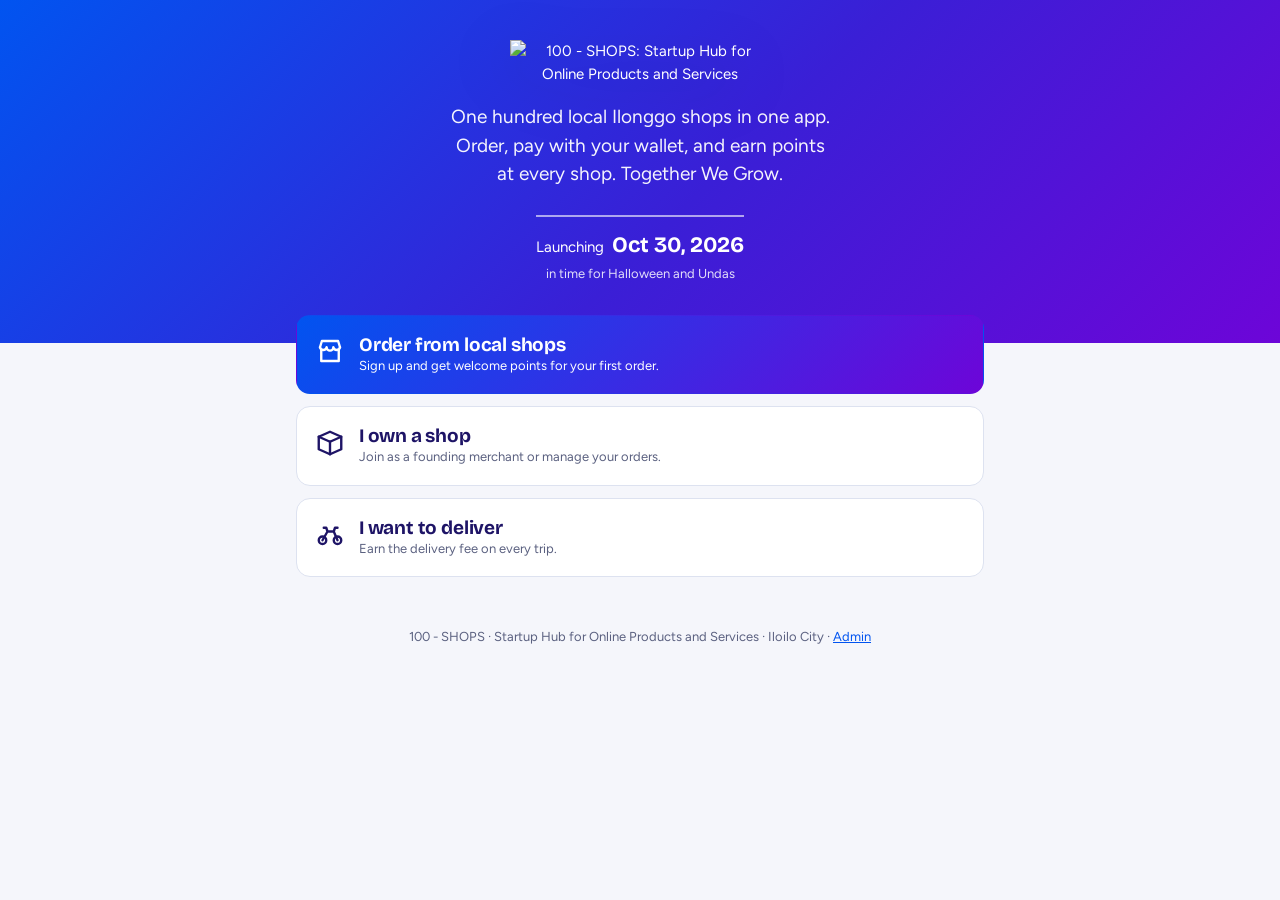
==== index.html @ f148c4c9 "Add files via upload" ====
<!doctype html>
<html lang="en">
<head>
<meta charset="utf-8">
<meta name="viewport" content="width=device-width, initial-scale=1, viewport-fit=cover">
<title>100 - SHOPS · Startup Hub for Online Products and Services</title>
<meta name="description" content="100 local Ilonggo shops in one app. Order, pay with your wallet, earn points. Together We Grow.">
<meta name="theme-color" content="#1E1466">
<link rel="manifest" href="manifest-customer.json">
<link rel="icon" href="icons/icon-192.png">
<link rel="apple-touch-icon" href="icons/icon-192.png">
<link rel="preconnect" href="https://fonts.googleapis.com">
<link rel="preconnect" href="https://fonts.gstatic.com" crossorigin>
<link href="https://fonts.googleapis.com/css2?family=Bricolage+Grotesque:opsz,wght@12..96,600;12..96,700;12..96,800&family=Figtree:wght@400;500;600;700&display=swap" rel="stylesheet">
<link rel="stylesheet" href="app.css">
<style>
  .hero { background: linear-gradient(135deg, #0154F0 0%, #3A1FD6 55%, #6D05D8 100%); color: #fff; padding: calc(40px + var(--safe-t)) 22px 60px; position: relative; overflow: hidden; }
  .wrap { max-width: 720px; margin: 0 auto; position: relative; z-index: 1; text-align: center; }
  .hero-logo { width: min(260px, 62vw); height: auto; margin: 0 auto; filter: drop-shadow(0 14px 30px rgba(20,0,80,.35)); }
  .tag { font-size: 19px; margin: 18px auto 0; max-width: 32ch; opacity: .95; }
  .launch { margin-top: 26px; display: inline-flex; flex-direction: column; gap: 2px; align-items: center; border-top: 2px solid rgba(255,255,255,.6); padding-top: 12px; }
  .launch b { font-family: var(--display); font-size: 22px; white-space: nowrap; margin-left: 4px; }
  .doors { max-width: 720px; margin: -28px auto 0; padding: 0 16px 40px; position: relative; z-index: 2; display: grid; gap: 12px; }
  .door { display: flex; align-items: center; gap: 14px; background: var(--card); border: 1px solid var(--line); border-radius: var(--r-md); padding: 18px; text-decoration: none; color: var(--ink); }
  .door:hover { border-color: var(--leaf); }
  .door.main { background: linear-gradient(135deg, var(--leaf), var(--mango)); border-color: transparent; color: #fff; }
  .door.main svg, .door.main h2 { color: #fff; }
  .door svg { width: 30px; height: 30px; color: var(--forest); flex-shrink: 0; }
  .door h2 { font-size: 19px; }
  .foot { text-align: center; padding: 10px 20px 40px; color: var(--muted); font-size: 13px; }
</style>
</head>
<body data-role="customer" data-no-intro>
<header class="hero"><div class="wrap">
  <img class="hero-logo" src="img/logo-512.png" alt="100 - SHOPS: Startup Hub for Online Products and Services">
  <p class="tag">One hundred local Ilonggo shops in one app. Order, pay with your wallet, and earn points at every shop. Together We Grow.</p>
  <div class="launch"><div>Launching <b id="launch">Oct 30, 2026</b></div><div class="small" style="opacity:.85">in time for Halloween and Undas</div></div>
</div></header>
<main class="doors">
  <a class="door main" href="customer.html"><span id="i1"></span><div class="grow"><h2>Order from local shops</h2><div class="small">Sign up and get welcome points for your first order.</div></div></a>
  <a class="door" href="merchant.html"><span id="i2"></span><div class="grow"><h2>I own a shop</h2><div class="small muted">Join as a founding merchant or manage your orders.</div></div></a>
  <a class="door" href="rider.html"><span id="i3"></span><div class="grow"><h2>I want to deliver</h2><div class="small muted">Earn the delivery fee on every trip.</div></div></a>
</main>
<p class="foot">100 - SHOPS · Startup Hub for Online Products and Services · Iloilo City · <a href="admin.html">Admin</a></p>
<script src="config.js"></script>
<script src="app.js"></script>
<script>
  document.getElementById('i1').innerHTML = S.icon('store');
  document.getElementById('i2').innerHTML = S.icon('box');
  document.getElementById('i3').innerHTML = S.icon('bike');
  S.loadInfo().then(i => { if (i.launchDate) document.getElementById('launch').textContent = S.dateOnly(i.launchDate); }).catch(() => {});
</script>
</body>
</html>
---- app.css ----
/* 100 - SHOPS · shared styles */
:root {
  --forest: #1E1466;
  --leaf: #0154F0;
  --leaf-soft: #E6EEFF;
  --mango: #6D05D8;
  --mango-soft: #F1E8FF;
  --coral: #E4572E;
  --coral-soft: #FCE6DF;
  --paper: #F5F6FB;
  --card: #FFFFFF;
  --line: #DDE2F0;
  --ink: #1A1B2E;
  --muted: #5B6180;
  --r-sm: 8px;
  --r-md: 14px;
  --r-lg: 22px;
  --display: 'Bricolage Grotesque', 'Figtree', system-ui, sans-serif;
  --body: 'Figtree', system-ui, -apple-system, 'Segoe UI', Roboto, sans-serif;
  --safe-b: env(safe-area-inset-bottom, 0px);
  --safe-t: env(safe-area-inset-top, 0px);
}
* { box-sizing: border-box; margin: 0; padding: 0; }
html { -webkit-text-size-adjust: 100%; }
body {
  font-family: var(--body); font-size: 15px; line-height: 1.5; color: var(--ink);
  background: var(--paper); min-height: 100vh; -webkit-font-smoothing: antialiased;
}
button, input, select, textarea { font: inherit; color: inherit; }
img { max-width: 100%; display: block; }
a { color: var(--leaf); }
.hidden { display: none !important; }
:focus-visible { outline: 3px solid #7FA8FF; outline-offset: 2px; }
@media (prefers-reduced-motion: reduce) { * { animation: none !important; transition: none !important; } }

h1, h2, h3 { font-family: var(--display); line-height: 1.15; color: var(--forest); letter-spacing: -0.01em; }
h1 { font-size: 28px; font-weight: 700; }
h2 { font-size: 21px; font-weight: 700; }
h3 { font-size: 16px; font-weight: 650; }
.muted { color: var(--muted); }
.small { font-size: 13px; }
.num { font-family: var(--display); font-variant-numeric: tabular-nums; }
.stack > * + * { margin-top: 12px; }
.row { display: flex; align-items: center; gap: 10px; }
.row.between { justify-content: space-between; }
.row.wrap { flex-wrap: wrap; }
.grow { flex: 1; min-width: 0; }
.center { text-align: center; }

/* ---------- App shell (phone apps) ---------- */
.shell { max-width: 560px; margin: 0 auto; min-height: 100vh; padding-bottom: calc(84px + var(--safe-b)); }
.topbar {
  position: sticky; top: 0; z-index: 20; background: var(--paper);
  padding: calc(14px + var(--safe-t)) 18px 12px; display: flex; align-items: center; gap: 12px;
}
.topbar .brand { font-family: var(--display); font-weight: 800; font-size: 19px; color: var(--forest); letter-spacing: -0.02em; }
.topbar .brand span { color: var(--mango); }
.topbar .brand.withlogo { display: flex; align-items: center; gap: 9px; }
.page { padding: 4px 18px 24px; }
.section-title { display: flex; justify-content: space-between; align-items: baseline; margin: 22px 0 10px; }

.tabbar {
  position: fixed; bottom: 0; left: 0; right: 0; z-index: 30; background: var(--card);
  border-top: 1px solid var(--line); padding: 6px 6px calc(6px + var(--safe-b));
}
.tabbar-inner { max-width: 560px; margin: 0 auto; display: flex; }
.tab {
  flex: 1; background: none; border: 0; padding: 6px 2px; border-radius: 12px; cursor: pointer;
  display: flex; flex-direction: column; align-items: center; gap: 2px; font-size: 11.5px; color: var(--muted);
  position: relative;
}
.tab svg { width: 23px; height: 23px; stroke: currentColor; }
.tab.active { color: var(--forest); font-weight: 650; }
.tab.active svg { stroke: var(--leaf); }
.badge {
  position: absolute; top: 0; right: calc(50% - 22px); background: var(--coral); color: #fff;
  font-size: 10.5px; font-weight: 700; min-width: 18px; height: 18px; border-radius: 9px; padding: 0 5px;
  display: flex; align-items: center; justify-content: center;
}

/* ---------- Cards & lists ---------- */
.card { background: var(--card); border: 1px solid var(--line); border-radius: var(--r-md); padding: 16px; }
.card.flat { border: 0; }
.list { background: var(--card); border: 1px solid var(--line); border-radius: var(--r-md); overflow: hidden; }
.list-item { padding: 13px 16px; display: flex; gap: 12px; align-items: center; }
.list-item + .list-item { border-top: 1px solid var(--line); }
.list-item.tap { cursor: pointer; }
.list-item.tap:active { background: var(--paper); }
.empty { text-align: center; padding: 34px 20px; color: var(--muted); }
.empty h3 { margin-bottom: 6px; }

.pill { display: inline-flex; align-items: center; gap: 4px; font-size: 12px; font-weight: 650; padding: 3px 9px; border-radius: 999px; background: var(--leaf-soft); color: var(--leaf); white-space: nowrap; }
.pill.mango { background: var(--mango-soft); color: #5A12B0; }
.pill.coral { background: var(--coral-soft); color: #A93A19; }
.pill.grey { background: #ECEEF4; color: var(--muted); }
.pill.dark { background: var(--forest); color: #fff; }

.avatar {
  width: 48px; height: 48px; border-radius: 14px; flex-shrink: 0; background: var(--leaf-soft); color: var(--forest);
  display: flex; align-items: center; justify-content: center; font-family: var(--display); font-weight: 800; font-size: 19px;
  overflow: hidden;
}
.avatar img { width: 100%; height: 100%; object-fit: cover; }
.thumb { width: 64px; height: 64px; border-radius: 12px; object-fit: cover; background: var(--leaf-soft); flex-shrink: 0; }

/* ---------- Forms ---------- */
label.field { display: block; }
label.field > span { display: block; font-size: 13px; font-weight: 600; color: var(--muted); margin-bottom: 5px; }
.input, select.input, textarea.input {
  width: 100%; background: var(--card); border: 1.5px solid var(--line); border-radius: var(--r-sm);
  padding: 11px 13px; font-size: 16px; outline: none; transition: border-color .15s;
}
.input:focus { border-color: var(--leaf); }
textarea.input { min-height: 78px; resize: vertical; }
.hint { font-size: 12.5px; color: var(--muted); margin-top: 4px; }
.check { display: flex; gap: 10px; align-items: flex-start; font-size: 14px; cursor: pointer; }
.check input { width: 20px; height: 20px; accent-color: var(--leaf); margin-top: 1px; flex-shrink: 0; }

.seg { display: flex; background: #E7EAF4; border-radius: 12px; padding: 4px; gap: 4px; }
.seg button {
  flex: 1; border: 0; background: none; padding: 9px 8px; border-radius: 9px; font-weight: 600; font-size: 14px;
  color: var(--muted); cursor: pointer;
}
.seg button.on { background: var(--card); color: var(--forest); box-shadow: 0 1px 3px rgba(30,20,102,.15); }

.choice { display: grid; gap: 10px; }
.choice.two { grid-template-columns: 1fr 1fr; }
.choice label {
  border: 1.5px solid var(--line); border-radius: var(--r-md); padding: 13px; cursor: pointer; background: var(--card);
  display: block;
}
.choice input { position: absolute; opacity: 0; pointer-events: none; }
.choice label:has(input:checked) { border-color: var(--leaf); background: var(--leaf-soft); }
.choice strong { display: block; font-family: var(--display); color: var(--forest); }

/* ---------- Buttons ---------- */
.btn {
  display: inline-flex; align-items: center; justify-content: center; gap: 8px; border: 0; cursor: pointer;
  background: var(--forest); color: #fff; font-weight: 650; font-size: 15px; padding: 12px 18px;
  border-radius: 12px; text-decoration: none; transition: transform .08s, opacity .15s; white-space: nowrap;
}
.btn:active { transform: scale(.98); }
.btn[disabled] { opacity: .5; cursor: not-allowed; }
.btn.block { width: 100%; }
.btn.mango { background: linear-gradient(135deg, var(--leaf), var(--mango)); color: #fff; }
.btn.leaf { background: var(--leaf); }
.btn.ghost { background: transparent; color: var(--forest); border: 1.5px solid var(--line); }
.btn.danger { background: var(--coral-soft); color: #A93A19; }
.btn.sm { padding: 7px 12px; font-size: 13.5px; border-radius: 10px; }
.btn svg { width: 18px; height: 18px; flex-shrink: 0; }
.btn.icon { padding: 8px; border-radius: 10px; background: transparent; color: var(--forest); }
.btn.icon svg { width: 22px; height: 22px; }
.btn .spin { width: 16px; height: 16px; border: 2px solid currentColor; border-right-color: transparent; border-radius: 50%; animation: spin .7s linear infinite; }
@keyframes spin { to { transform: rotate(360deg); } }

/* ---------- Auth screen ---------- */
.auth { max-width: 440px; margin: 0 auto; padding: calc(40px + var(--safe-t)) 22px 40px; }
.auth-logo { width: 150px; height: 150px; display: block; margin: 0 auto 6px; }
.auth .auth-sub { text-align: center; }
.logo-sm { width: 38px; height: 38px; flex-shrink: 0; }
.auth-mark { font-family: var(--display); font-weight: 800; font-size: 44px; letter-spacing: -0.035em; color: var(--forest); line-height: 1; }
.auth-mark span { color: var(--mango); }
.auth-sub { color: var(--muted); margin: 8px 0 26px; }

/* ---------- Sheets / modals ---------- */
.overlay {
  position: fixed; inset: 0; z-index: 100; background: rgba(30,20,102,.45); display: flex;
  align-items: flex-end; justify-content: center; animation: fade .15s;
}
.sheet {
  background: var(--paper); width: 100%; max-width: 560px; max-height: 92vh; overflow-y: auto;
  border-radius: var(--r-lg) var(--r-lg) 0 0; padding: 8px 18px calc(22px + var(--safe-b));
  animation: up .2s ease-out;
}
.sheet-grab { width: 42px; height: 5px; border-radius: 3px; background: var(--line); margin: 4px auto 14px; }
.sheet-head { display: flex; align-items: center; justify-content: space-between; margin-bottom: 14px; gap: 10px; }
@media (min-width: 700px) {
  .overlay { align-items: center; }
  .sheet { border-radius: var(--r-lg); max-width: 520px; }
  .sheet-grab { display: none; }
}
@keyframes fade { from { opacity: 0; } }
@keyframes up { from { transform: translateY(40px); opacity: .6; } }

.toast-wrap { position: fixed; left: 0; right: 0; top: calc(12px + var(--safe-t)); z-index: 200; display: flex; flex-direction: column; align-items: center; gap: 8px; pointer-events: none; padding: 0 16px; }
.toast {
  background: var(--forest); color: #fff; padding: 11px 16px; border-radius: 12px; font-size: 14px; font-weight: 550;
  max-width: 480px; box-shadow: 0 6px 20px rgba(30,20,102,.25); animation: up .2s ease-out; pointer-events: auto;
}
.toast.error { background: var(--coral); }

/* ---------- Money summary ---------- */
.sum { width: 100%; border-collapse: collapse; font-size: 14.5px; }
.sum td { padding: 5px 0; }
.sum td:last-child { text-align: right; font-variant-numeric: tabular-nums; }
.sum tr.total td { border-top: 1.5px solid var(--line); padding-top: 10px; font-weight: 700; font-size: 17px; color: var(--forest); }
.sum tr.minus td:last-child { color: var(--leaf); }

/* ---------- Status steps ---------- */
.steps { display: flex; gap: 4px; margin: 10px 0 4px; }
.steps i { flex: 1; height: 5px; border-radius: 3px; background: var(--line); }
.steps i.done { background: var(--leaf); }
.steps i.now { background: var(--mango); }

/* ---------- Qty stepper ---------- */
.qty { display: inline-flex; align-items: center; border: 1.5px solid var(--line); border-radius: 10px; background: var(--card); }
.qty button { width: 34px; height: 34px; border: 0; background: none; font-size: 19px; font-weight: 700; color: var(--forest); cursor: pointer; }
.qty span { min-width: 24px; text-align: center; font-weight: 700; }
.add-btn { width: 36px; height: 36px; border-radius: 11px; border: 0; background: linear-gradient(135deg, var(--leaf), var(--mango)); color: #fff; font-size: 22px; font-weight: 700; cursor: pointer; flex-shrink: 0; }

.cartbar {
  position: fixed; left: 0; right: 0; bottom: calc(76px + var(--safe-b)); z-index: 25; padding: 0 14px;
}
.cartbar .btn { max-width: 532px; margin: 0 auto; display: flex; width: 100%; justify-content: space-between; padding: 14px 18px; box-shadow: 0 8px 22px rgba(30,20,102,.3); }

.chips { display: flex; gap: 8px; overflow-x: auto; padding-bottom: 4px; scrollbar-width: none; }
.chips::-webkit-scrollbar { display: none; }
.chip { border: 1.5px solid var(--line); background: var(--card); border-radius: 999px; padding: 7px 14px; font-size: 13.5px; font-weight: 600; white-space: nowrap; cursor: pointer; color: var(--forest); }
.chip.on { background: var(--forest); color: #fff; border-color: var(--forest); }

.stat-grid { display: grid; grid-template-columns: 1fr 1fr; gap: 10px; }
.stat { background: var(--card); border: 1px solid var(--line); border-radius: var(--r-md); padding: 14px; }
.stat b { display: block; font-family: var(--display); font-size: 24px; color: var(--forest); font-variant-numeric: tabular-nums; line-height: 1.2; }
.stat span { font-size: 12.5px; color: var(--muted); }

.bars { display: flex; align-items: flex-end; gap: 8px; height: 120px; padding-top: 8px; }
.bars div { flex: 1; display: flex; flex-direction: column; align-items: center; gap: 4px; height: 100%; justify-content: flex-end; }
.bars i { width: 100%; background: var(--leaf); border-radius: 6px 6px 3px 3px; min-height: 3px; }
.bars span { font-size: 11px; color: var(--muted); }

.banner { background: var(--mango-soft); border-radius: var(--r-md); padding: 13px 15px; font-size: 14px; }
.banner.green { background: var(--leaf-soft); }
.banner.coral { background: var(--coral-soft); }
.banner strong { color: var(--forest); }

/* ---------- Chat ---------- */
.chat-log { display: flex; flex-direction: column; gap: 8px; min-height: 240px; max-height: 50vh; overflow-y: auto; padding: 4px 0 10px; }
.msg { max-width: 80%; padding: 9px 13px; border-radius: 16px; background: var(--card); border: 1px solid var(--line); font-size: 14.5px; }
.msg.me { align-self: flex-end; background: var(--forest); color: #fff; border-color: var(--forest); }
.msg small { display: block; font-size: 11px; opacity: .7; margin-bottom: 2px; }

/* ---------- Customer suki card (the signature element) ---------- */
.suki {
  position: relative; overflow: hidden; border-radius: var(--r-lg); padding: 20px 20px 18px; color: #fff;
  background: linear-gradient(135deg, #0154F0 0%, #3A1FD6 55%, #6D05D8 100%);
}
.suki::after {
  content: ''; position: absolute; width: 260px; height: 90px; right: -60px; top: 18px; border-radius: 50%;
  border: 10px solid rgba(255,255,255,.14); transform: rotate(-18deg); pointer-events: none;
}
.suki-top { display: flex; justify-content: space-between; align-items: flex-start; }
.suki-label { font-size: 13px; opacity: .78; }
.suki-bal { font-family: var(--display); font-weight: 700; font-size: 36px; letter-spacing: -0.02em; line-height: 1.1; margin-top: 2px; }
.suki-pts { text-align: right; }
.suki-pts b { display: block; font-family: var(--display); font-size: 26px; color: #fff; line-height: 1.1; }
.suki-meter { margin-top: 18px; }
.suki-meter .track { height: 8px; background: rgba(255,255,255,.18); border-radius: 4px; overflow: hidden; }
.suki-meter .fill { height: 100%; background: #fff; border-radius: 4px; transition: width .4s; }
.suki-meter .fill.over { background: #FFB4A0; }
.suki-meter .row { font-size: 12.5px; opacity: .85; margin-top: 6px; }
.suki-actions { display: flex; gap: 8px; margin-top: 16px; position: relative; z-index: 1; }
.suki-actions .btn.mango { background: #fff; color: var(--forest); }
.suki-actions .btn { flex: 1; padding: 10px; font-size: 14px; }
.suki-actions .btn.ghost { color: #fff; border-color: rgba(255,255,255,.3); }

/* ---------- Admin (desktop) ---------- */
.admin { display: grid; grid-template-columns: 232px 1fr; min-height: 100vh; }
.side { background: var(--forest); color: #fff; padding: 22px 14px; position: sticky; top: 0; height: 100vh; overflow-y: auto; }
.side .brand { font-family: var(--display); font-weight: 800; font-size: 19px; padding: 0 6px 18px; display: flex; align-items: center; gap: 10px; }
.side .brand img { width: 46px; height: 46px; }
.side .brand span { color: #B99BFF; }
.side button {
  width: 100%; text-align: left; background: none; border: 0; color: rgba(255,255,255,.78); padding: 10px 12px;
  border-radius: 10px; cursor: pointer; font-weight: 550; display: flex; justify-content: space-between; align-items: center;
}
.side button:hover { background: rgba(255,255,255,.07); color: #fff; }
.side button.on { background: rgba(255,255,255,.14); color: #fff; }
.side button .badge { position: static; }
.main { padding: 26px 30px 60px; min-width: 0; }
.main-head { display: flex; justify-content: space-between; align-items: center; gap: 12px; margin-bottom: 18px; flex-wrap: wrap; }
.kpis { display: grid; grid-template-columns: repeat(auto-fill, minmax(190px, 1fr)); gap: 12px; }
.table-wrap { background: var(--card); border: 1px solid var(--line); border-radius: var(--r-md); overflow-x: auto; }
table.data { width: 100%; border-collapse: collapse; font-size: 14px; }
table.data th { text-align: left; font-size: 12.5px; color: var(--muted); font-weight: 650; padding: 11px 14px; border-bottom: 1px solid var(--line); background: #F9FAFD; white-space: nowrap; }
table.data td { padding: 11px 14px; border-bottom: 1px solid var(--line); vertical-align: top; }
table.data tr:last-child td { border-bottom: 0; }
table.data td.r, table.data th.r { text-align: right; font-variant-numeric: tabular-nums; }
.menu-btn { display: none; }
@media (max-width: 860px) {
  .admin { grid-template-columns: 1fr; }
  .side { position: fixed; z-index: 90; width: 250px; left: -260px; transition: left .2s; }
  .side.open { left: 0; }
  .main { padding: calc(16px + var(--safe-t)) 16px 60px; }
  .menu-btn { display: inline-flex; }
}

/* ---------- Opening intro ---------- */
.intro {
  position: fixed; inset: 0; z-index: 1000; display: flex; flex-direction: column; align-items: center; justify-content: center;
  background: linear-gradient(150deg, #0154F0 0%, #2A1BD0 50%, #6D05D8 100%); color: #fff; overflow: hidden;
  clip-path: circle(150% at 50% 42%); cursor: pointer; user-select: none;
}
.intro::before {
  content: ''; position: absolute; width: 140vmax; height: 140vmax; left: 50%; top: 42%; transform: translate(-50%, -50%);
  background: radial-gradient(circle, rgba(255,255,255,.22) 0%, rgba(255,255,255,0) 38%);
  animation: introGlow 2.4s ease-out both;
}
.intro-stage { position: relative; width: min(58vw, 250px); aspect-ratio: 1; margin-top: -6vh; }
.intro-logo {
  position: absolute; inset: 0; width: 100%; height: 100%; border-radius: 50%;
  box-shadow: 0 18px 50px rgba(20,0,90,.45), 0 0 0 0 rgba(255,255,255,.5);
  animation: introPop .9s cubic-bezier(.2,1.4,.4,1) .1s both, introPulse 1.1s ease-out 1s both;
}
.intro-orbit { position: absolute; left: -32%; top: -32%; width: 164%; height: 164%; transform: rotate(-22deg); pointer-events: none; }
.intro-orbit ellipse { fill: none; stroke: rgba(255,255,255,.85); stroke-width: 5; stroke-linecap: round;
  stroke-dasharray: 1100; stroke-dashoffset: 1100; animation: introOrbit 1.3s cubic-bezier(.6,0,.2,1) .35s both; }
.intro-orbit ellipse.back { stroke: rgba(255,255,255,.25); stroke-width: 12; animation-delay: .5s; }
.intro-burst i {
  position: absolute; left: 50%; top: 50%; width: 14px; height: 14px; margin: -7px; border-radius: 5px; opacity: 0;
  animation: introBurst 1.1s cubic-bezier(.1,.8,.3,1) calc(.75s + var(--d)) both;
}
.intro-count { margin-top: 34px; font-family: var(--display); font-size: 17px; font-weight: 600; letter-spacing: .01em;
  animation: introUp .5s ease-out .7s both; }
.intro-count b { font-size: 30px; font-weight: 800; font-variant-numeric: tabular-nums; display: inline-block; min-width: 2.2ch; text-align: right; }
.intro-tag { margin-top: 6px; font-size: 15px; opacity: .9; animation: introUp .5s ease-out 1.5s both; }
.intro-role { position: absolute; bottom: calc(34px + var(--safe-b)); font-size: 12.5px; font-weight: 650; padding: 5px 14px;
  border: 1.5px solid rgba(255,255,255,.45); border-radius: 999px; animation: introUp .5s ease-out 1.2s both; }
.intro.out { animation: introOut .65s cubic-bezier(.7,0,.3,1) forwards; pointer-events: none; }
.intro.out .intro-stage { animation: introShrink .65s ease-in forwards; }
@keyframes introPop { from { transform: scale(.35) rotate(-12deg); opacity: 0; } to { transform: none; opacity: 1; } }
@keyframes introPulse { 0% { box-shadow: 0 18px 50px rgba(20,0,90,.45), 0 0 0 0 rgba(255,255,255,.55); }
  100% { box-shadow: 0 18px 50px rgba(20,0,90,.45), 0 0 0 38px rgba(255,255,255,0); } }
@keyframes introOrbit { to { stroke-dashoffset: 0; } }
@keyframes introBurst {
  0% { transform: translate(0, 0) scale(.3); opacity: 0; }
  25% { opacity: 1; }
  100% { transform: translate(var(--x), var(--y)) scale(1) rotate(160deg); opacity: 0; }
}
@keyframes introUp { from { transform: translateY(14px); opacity: 0; } to { transform: none; opacity: 1; } }
@keyframes introGlow { from { opacity: 0; transform: translate(-50%, -50%) scale(.4); } to { opacity: 1; transform: translate(-50%, -50%) scale(1); } }
@keyframes introOut { from { clip-path: circle(150% at 50% 42%); } to { clip-path: circle(0% at 50% 42%); } }
@keyframes introShrink { to { transform: scale(.6); opacity: 0; } }
@media (prefers-reduced-motion: reduce) {
  .intro, .intro * { animation-duration: .01s !important; animation-delay: 0s !important; }
  .intro.out { animation: introFade .3s forwards !important; }
  @keyframes introFade { to { opacity: 0; } }
}

/* ---------- Install banner ---------- */
.install-banner {
  position: fixed; left: 12px; right: 12px; z-index: 60; max-width: 536px; margin: 0 auto;
  background: var(--card); border: 1px solid var(--line); border-radius: 18px; padding: 14px;
  display: grid; grid-template-columns: 48px 1fr auto; column-gap: 12px; row-gap: 12px; align-items: center;
  box-shadow: 0 14px 38px rgba(30,20,102,.28); animation: bannerIn .45s cubic-bezier(.2,1.2,.4,1) both;
}
.install-banner [data-install] { grid-column: 1 / -1; width: 100%; padding: 11px; font-size: 15px; }
.install-banner::before { content: ''; position: absolute; inset: 0 0 auto 0; height: 4px; border-radius: 18px 18px 0 0;
  background: linear-gradient(90deg, var(--leaf), var(--mango)); }
.install-banner img { width: 48px; height: 48px; flex-shrink: 0; }
.install-banner b { display: block; font-family: var(--display); color: var(--forest); font-size: 15.5px; line-height: 1.2; }
.install-banner .small { line-height: 1.35; }
.install-banner .x { background: none; border: 0; color: var(--muted); padding: 6px; cursor: pointer; align-self: flex-start; margin: -4px -4px 0 0; }
.install-banner .x svg { width: 18px; height: 18px; }
.install-banner.bye { animation: bannerOut .3s ease-in forwards; }
@keyframes bannerIn { from { transform: translateY(120%); opacity: 0; } }
@keyframes bannerOut { to { transform: translateY(120%); opacity: 0; } }
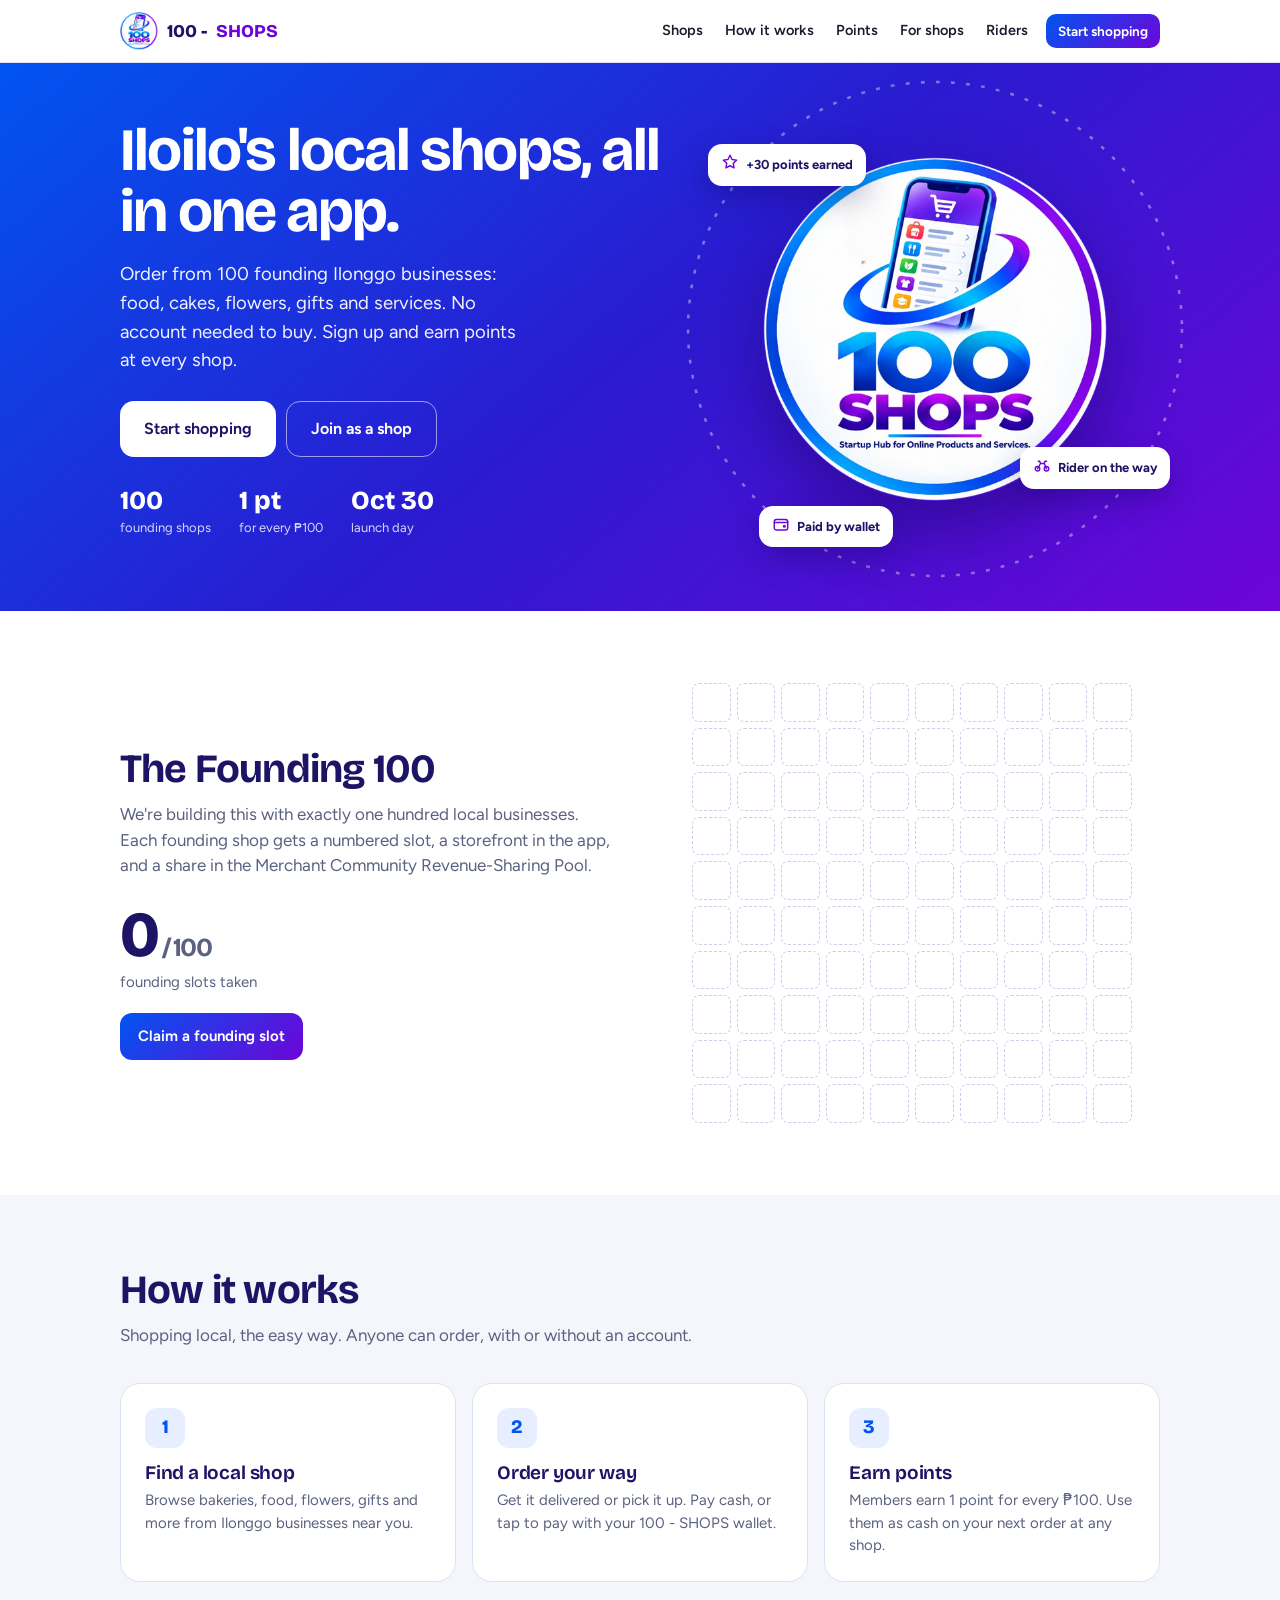
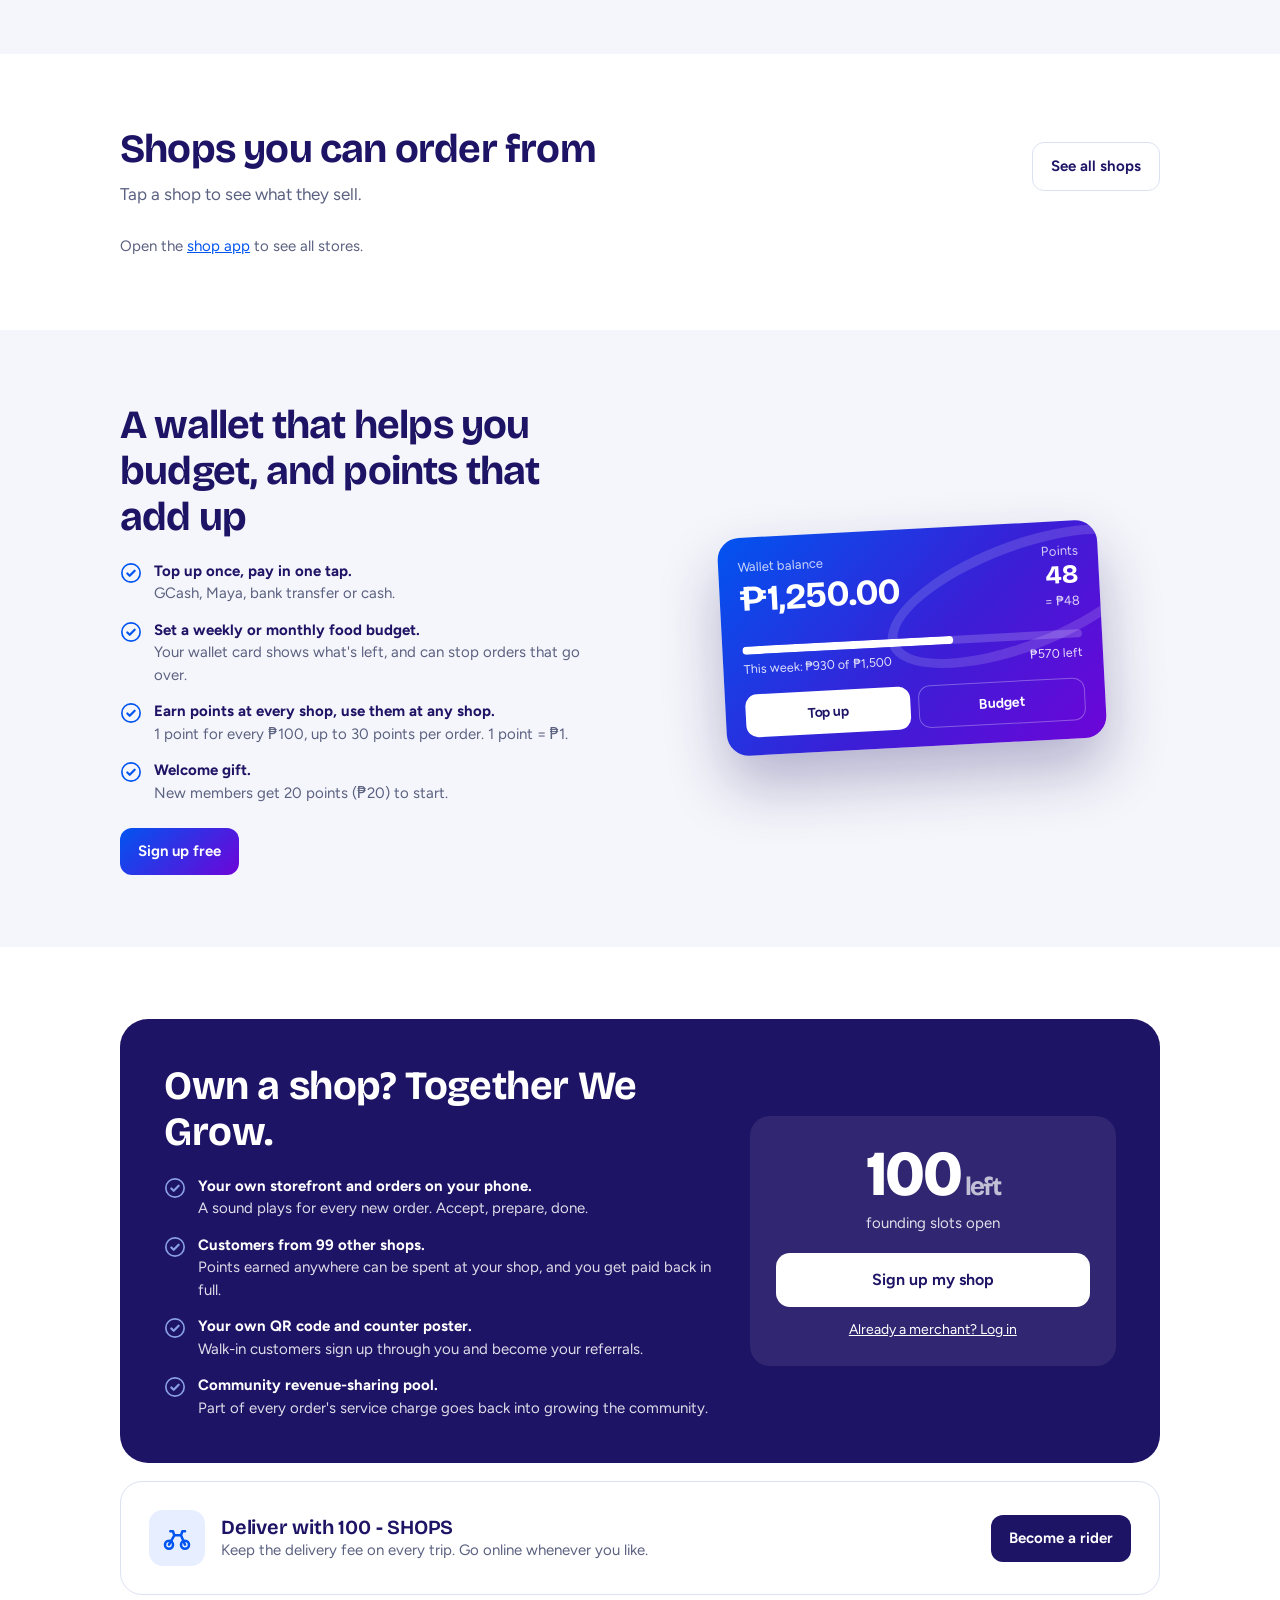
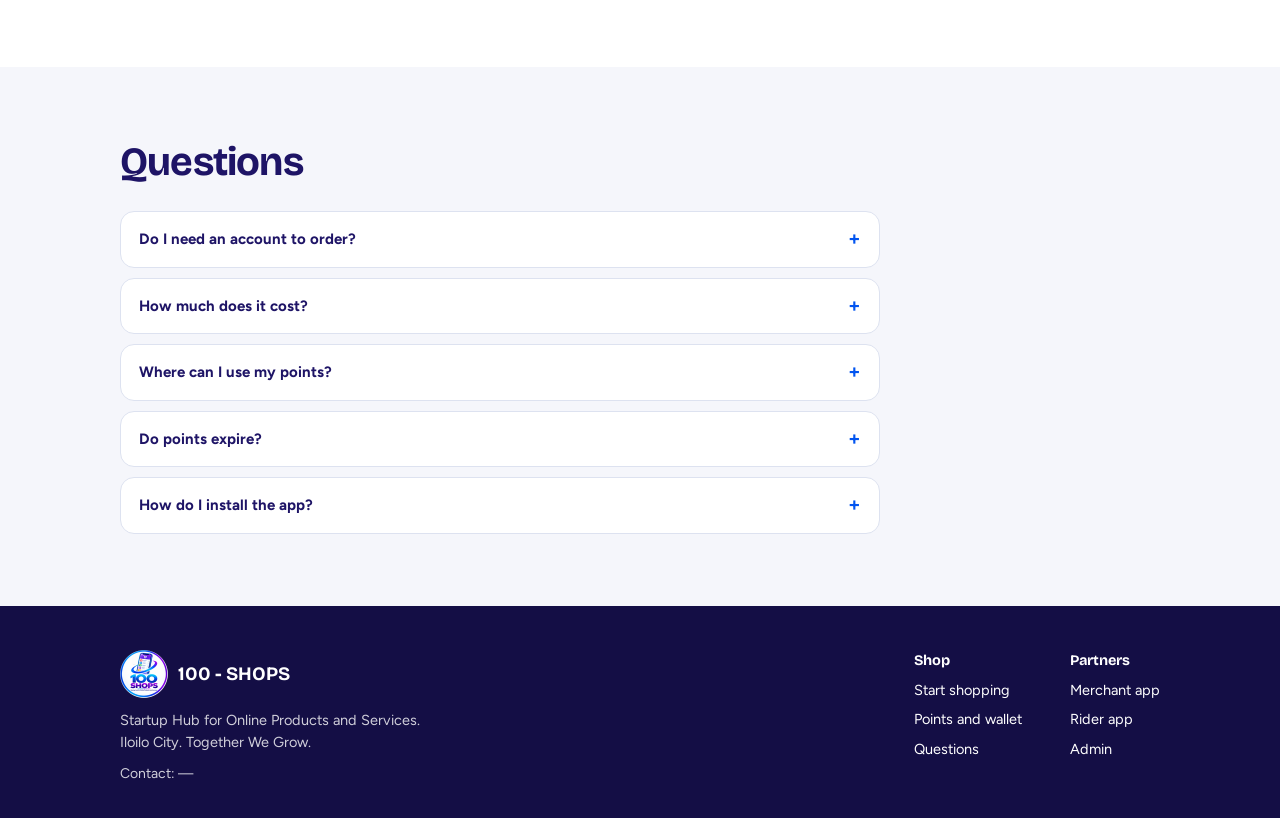
==== commit d542f6dc: "Update index.html" ====
--- a/index.html
+++ b/index.html
@@ -4,7 +4,10 @@
 <meta charset="utf-8">
 <meta name="viewport" content="width=device-width, initial-scale=1, viewport-fit=cover">
 <title>100 - SHOPS · Startup Hub for Online Products and Services</title>
-<meta name="description" content="100 local Ilonggo shops in one app. Order, pay with your wallet, earn points. Together We Grow.">
+<meta name="description" content="Order from 100 founding Ilonggo shops in one app. No account needed. Pay cash or with your wallet, and earn points at every shop.">
+<meta property="og:title" content="100 - SHOPS · Iloilo's local shops in one app">
+<meta property="og:description" content="Order from 100 founding Ilonggo shops. Earn points at every shop. Together We Grow.">
+<meta property="og:image" content="img/logo-512.png">
 <meta name="theme-color" content="#1E1466">
 <link rel="manifest" href="manifest-customer.json">
 <link rel="icon" href="icons/icon-192.png">
@@ -14,41 +17,293 @@
 <link href="https://fonts.googleapis.com/css2?family=Bricolage+Grotesque:opsz,wght@12..96,600;12..96,700;12..96,800&family=Figtree:wght@400;500;600;700&display=swap" rel="stylesheet">
 <link rel="stylesheet" href="app.css">
 <style>
-  .hero { background: linear-gradient(135deg, #0154F0 0%, #3A1FD6 55%, #6D05D8 100%); color: #fff; padding: calc(40px + var(--safe-t)) 22px 60px; position: relative; overflow: hidden; }
-  .wrap { max-width: 720px; margin: 0 auto; position: relative; z-index: 1; text-align: center; }
-  .hero-logo { width: min(260px, 62vw); height: auto; margin: 0 auto; filter: drop-shadow(0 14px 30px rgba(20,0,80,.35)); }
-  .tag { font-size: 19px; margin: 18px auto 0; max-width: 32ch; opacity: .95; }
-  .launch { margin-top: 26px; display: inline-flex; flex-direction: column; gap: 2px; align-items: center; border-top: 2px solid rgba(255,255,255,.6); padding-top: 12px; }
-  .launch b { font-family: var(--display); font-size: 22px; white-space: nowrap; margin-left: 4px; }
-  .doors { max-width: 720px; margin: -28px auto 0; padding: 0 16px 40px; position: relative; z-index: 2; display: grid; gap: 12px; }
-  .door { display: flex; align-items: center; gap: 14px; background: var(--card); border: 1px solid var(--line); border-radius: var(--r-md); padding: 18px; text-decoration: none; color: var(--ink); }
-  .door:hover { border-color: var(--leaf); }
-  .door.main { background: linear-gradient(135deg, var(--leaf), var(--mango)); border-color: transparent; color: #fff; }
-  .door.main svg, .door.main h2 { color: #fff; }
-  .door svg { width: 30px; height: 30px; color: var(--forest); flex-shrink: 0; }
-  .door h2 { font-size: 19px; }
-  .foot { text-align: center; padding: 10px 20px 40px; color: var(--muted); font-size: 13px; }
+  html { scroll-behavior: smooth; }
+  body { background: #fff; }
+  .w { max-width: 1080px; margin: 0 auto; padding: 0 20px; }
+  section { scroll-margin-top: 70px; }
+
+  /* Nav */
+  .nav { position: sticky; top: 0; z-index: 50; background: rgba(255,255,255,.92); backdrop-filter: blur(10px); -webkit-backdrop-filter: blur(10px); border-bottom: 1px solid var(--line); padding-top: var(--safe-t); }
+  .nav .w { display: flex; align-items: center; gap: 18px; height: 62px; }
+  .nav .brand { display: flex; align-items: center; gap: 9px; font-family: var(--display); font-weight: 800; font-size: 18px; color: var(--forest); text-decoration: none; }
+  .nav .brand img { width: 38px; height: 38px; }
+  .nav .brand span { color: var(--mango); }
+  .nav .links { display: flex; gap: 22px; margin-left: auto; }
+  .nav .links a { color: var(--ink); text-decoration: none; font-weight: 600; font-size: 14.5px; }
+  .nav .links a:hover { color: var(--leaf); }
+  @media (max-width: 820px) { .nav .links { display: none; } .nav .cta { margin-left: auto; } }
+
+  /* Hero */
+  .hero { background: linear-gradient(140deg, #0154F0 0%, #2A1BD0 50%, #6D05D8 100%); color: #fff; position: relative; overflow: hidden; }
+  .hero .w { display: grid; grid-template-columns: 1.1fr .9fr; gap: 40px; align-items: center; padding-top: 56px; padding-bottom: 72px; }
+  .hero h1 { color: #fff; font-size: clamp(36px, 5.6vw, 60px); line-height: 1.02; letter-spacing: -0.03em; }
+  .hero p.lead { font-size: 18.5px; line-height: 1.55; margin-top: 18px; max-width: 34ch; opacity: .94; }
+  .hero .ctas { display: flex; gap: 10px; margin-top: 26px; flex-wrap: wrap; }
+  .btn.white { background: #fff; color: var(--forest); }
+  .btn.outline { background: transparent; color: #fff; border: 1.5px solid rgba(255,255,255,.55); }
+  .btn.lg { padding: 15px 24px; font-size: 16px; border-radius: 14px; }
+  .facts { display: flex; gap: 28px; margin-top: 30px; flex-wrap: wrap; }
+  .facts div b { display: block; font-family: var(--display); font-size: 26px; font-weight: 800; line-height: 1.1; }
+  .facts div span { font-size: 13px; opacity: .82; }
+  .hero-art { position: relative; aspect-ratio: 1; max-width: 420px; justify-self: center; width: 100%; }
+  .hero-art img { position: absolute; inset: 9%; width: 82%; height: 82%; border-radius: 50%; box-shadow: 0 30px 70px rgba(20,0,90,.45); }
+  .hero-art svg { position: absolute; inset: -10%; width: 120%; height: 120%; animation: spin 36s linear infinite; }
+  .hero-art svg ellipse { fill: none; stroke: rgba(255,255,255,.4); stroke-width: 2; stroke-dasharray: 3 9; }
+  .hero-art .tag { position: absolute; background: #fff; color: var(--forest); border-radius: 14px; padding: 9px 13px; font-size: 13px; font-weight: 700; box-shadow: 0 12px 30px rgba(20,0,90,.3); display: flex; gap: 7px; align-items: center; white-space: nowrap; }
+  .hero-art .tag svg { position: static; width: 18px; height: 18px; animation: none; color: var(--mango); }
+  .hero-art .t1 { top: 6%; left: -4%; } .hero-art .t2 { bottom: 12%; right: -6%; } .hero-art .t3 { bottom: -2%; left: 8%; }
+  @media (max-width: 820px) {
+    .hero .w { grid-template-columns: 1fr; padding-top: 34px; padding-bottom: 56px; text-align: center; }
+    .hero p.lead { margin-left: auto; margin-right: auto; }
+    .hero .ctas, .facts { justify-content: center; }
+    .hero-art { max-width: 300px; order: -1; margin-bottom: 16px; }
+    .hero-art .t2 { bottom: -4%; right: -2%; } .hero-art .t3 { display: none; }
+  }
+
+  .band { padding: 72px 0; }
+  .band.tint { background: var(--paper); }
+  .eyebrow-free h2 { font-size: clamp(28px, 3.6vw, 40px); letter-spacing: -0.02em; }
+  .band .intro-p { color: var(--muted); font-size: 17px; margin-top: 10px; max-width: 58ch; }
+
+  /* Founding 100 grid (signature) */
+  .founding { display: grid; grid-template-columns: 1fr 1fr; gap: 48px; align-items: center; }
+  .grid100 { display: grid; grid-template-columns: repeat(10, 1fr); gap: 6px; max-width: 440px; width: 100%; justify-self: center; }
+  .grid100 i { aspect-ratio: 1; border-radius: 7px; border: 1.5px dashed #C9CFE6; display: flex; align-items: center; justify-content: center;
+    font-style: normal; font-size: 11px; font-weight: 800; font-family: var(--display); color: #fff; transition: transform .2s; }
+  .grid100 i.on { border: 0; background: linear-gradient(135deg, var(--leaf), var(--mango)); }
+  .grid100.anim i.on { animation: pop .45s cubic-bezier(.2,1.5,.4,1) both; animation-delay: calc(var(--k) * 18ms); }
+  .grid100 i.on:hover { transform: scale(1.2); }
+  @keyframes pop { from { transform: scale(0); } }
+  .count-big { font-family: var(--display); font-weight: 800; font-size: 64px; line-height: 1; color: var(--forest); letter-spacing: -0.03em; }
+  .count-big small { font-size: 26px; color: var(--muted); font-weight: 700; }
+  @media (max-width: 820px) { .founding { grid-template-columns: 1fr; gap: 30px; } }
+
+  /* Steps */
+  .steps3 { display: grid; grid-template-columns: repeat(3, 1fr); gap: 16px; margin-top: 34px; }
+  .step { background: var(--card); border: 1px solid var(--line); border-radius: 20px; padding: 24px; }
+  .step .n { width: 40px; height: 40px; border-radius: 12px; background: var(--leaf-soft); color: var(--leaf); font-family: var(--display); font-weight: 800; font-size: 19px; display: flex; align-items: center; justify-content: center; margin-bottom: 14px; }
+  .step h3 { font-size: 19px; }
+  .step p { color: var(--muted); margin-top: 6px; }
+  @media (max-width: 820px) { .steps3 { grid-template-columns: 1fr; } }
+
+  /* Shops */
+  .shops { display: grid; grid-template-columns: repeat(auto-fill, minmax(230px, 1fr)); gap: 12px; margin-top: 28px; }
+  .shop { display: flex; gap: 12px; align-items: center; padding: 14px; border: 1px solid var(--line); border-radius: 16px; text-decoration: none; color: var(--ink); background: var(--card); }
+  .shop:hover { border-color: var(--leaf); }
+
+  /* Wallet & points */
+  .split { display: grid; grid-template-columns: 1fr 1fr; gap: 48px; align-items: center; }
+  .ticks { list-style: none; margin-top: 20px; display: grid; gap: 14px; }
+  .ticks li { display: flex; gap: 12px; }
+  .ticks li svg { width: 22px; height: 22px; color: var(--leaf); flex-shrink: 0; margin-top: 2px; }
+  .ticks b { color: var(--forest); }
+  .demo-card { max-width: 380px; justify-self: center; width: 100%; transform: rotate(-3deg); box-shadow: 0 30px 60px rgba(30,20,102,.3); }
+  @media (max-width: 820px) { .split { grid-template-columns: 1fr; gap: 30px; } .split .demo-card { order: -1; } }
+
+  /* Merchants */
+  .merch { background: var(--forest); color: #fff; border-radius: 28px; padding: 44px; display: grid; grid-template-columns: 1.2fr .8fr; gap: 36px; }
+  .merch h2 { color: #fff; }
+  .merch .ticks li svg { color: #9DB8FF; }
+  .merch .ticks b { color: #fff; }
+  .merch .ticks span { opacity: .85; }
+  .slots { background: rgba(255,255,255,.08); border-radius: 20px; padding: 26px; align-self: center; text-align: center; }
+  .slots .count-big { color: #fff; }
+  .slots .count-big small { color: rgba(255,255,255,.7); }
+  @media (max-width: 820px) { .merch { grid-template-columns: 1fr; padding: 28px 22px; } }
+
+  .riders { display: flex; gap: 24px; align-items: center; justify-content: space-between; border: 1px solid var(--line); border-radius: 22px; padding: 28px; margin-top: 18px; flex-wrap: wrap; }
+
+  /* FAQ */
+  .faq { margin-top: 26px; display: grid; gap: 10px; max-width: 760px; }
+  .faq details { background: var(--card); border: 1px solid var(--line); border-radius: 14px; padding: 16px 18px; }
+  .faq summary { font-weight: 700; color: var(--forest); cursor: pointer; list-style: none; display: flex; justify-content: space-between; gap: 10px; }
+  .faq summary::after { content: '+'; font-size: 20px; line-height: 1; color: var(--leaf); }
+  .faq details[open] summary::after { content: '−'; }
+  .faq p { color: var(--muted); margin-top: 8px; }
+
+  footer { background: #140E45; color: rgba(255,255,255,.8); padding: 44px 0 calc(34px + var(--safe-b)); }
+  footer .w { display: flex; justify-content: space-between; gap: 30px; flex-wrap: wrap; }
+  footer a { color: #fff; text-decoration: none; }
+  footer .cols { display: flex; gap: 48px; flex-wrap: wrap; }
+  footer .cols div { display: grid; gap: 8px; align-content: start; font-size: 14.5px; }
+  footer .cols b { color: #fff; font-family: var(--display); }
+  @media (prefers-reduced-motion: reduce) { .hero-art svg { animation: none; } }
 </style>
 </head>
 <body data-role="customer" data-no-intro>
-<header class="hero"><div class="wrap">
-  <img class="hero-logo" src="img/logo-512.png" alt="100 - SHOPS: Startup Hub for Online Products and Services">
-  <p class="tag">One hundred local Ilonggo shops in one app. Order, pay with your wallet, and earn points at every shop. Together We Grow.</p>
-  <div class="launch"><div>Launching <b id="launch">Oct 30, 2026</b></div><div class="small" style="opacity:.85">in time for Halloween and Undas</div></div>
+
+<nav class="nav"><div class="w">
+  <a class="brand" href="#top"><img src="img/logo-96.png" alt="">100 - <span>SHOPS</span></a>
+  <div class="links"><a href="#shops">Shops</a><a href="#how">How it works</a><a href="#points">Points</a><a href="#merchants">For shops</a><a href="#riders">Riders</a></div>
+  <a class="btn sm mango cta" href="customer.html">Start shopping</a>
+</div></nav>
+
+<header class="hero" id="top"><div class="w">
+  <div>
+    <h1>Iloilo's local shops, all in one app.</h1>
+    <p class="lead">Order from 100 founding Ilonggo businesses: food, cakes, flowers, gifts and services. No account needed to buy. Sign up and earn points at every shop.</p>
+    <div class="ctas"><a class="btn white lg" href="customer.html">Start shopping</a><a class="btn outline lg" href="#merchants">Join as a shop</a></div>
+    <div class="facts">
+      <div><b id="fShops">100</b><span>founding shops</span></div>
+      <div><b>1 pt</b><span>for every ₱100</span></div>
+      <div><b id="fLaunch">Oct 30</b><span>launch day</span></div>
+    </div>
+  </div>
+  <div class="hero-art" aria-hidden="true">
+    <svg viewBox="0 0 400 400"><ellipse cx="200" cy="200" rx="196" ry="196"/></svg>
+    <img src="img/logo-512.png" alt="">
+    <div class="tag t1"><span id="i-star"></span>+30 points earned</div>
+    <div class="tag t2"><span id="i-bike"></span>Rider on the way</div>
+    <div class="tag t3"><span id="i-wallet"></span>Paid by wallet</div>
+  </div>
 </div></header>
-<main class="doors">
-  <a class="door main" href="customer.html"><span id="i1"></span><div class="grow"><h2>Order from local shops</h2><div class="small">Sign up and get welcome points for your first order.</div></div></a>
-  <a class="door" href="merchant.html"><span id="i2"></span><div class="grow"><h2>I own a shop</h2><div class="small muted">Join as a founding merchant or manage your orders.</div></div></a>
-  <a class="door" href="rider.html"><span id="i3"></span><div class="grow"><h2>I want to deliver</h2><div class="small muted">Earn the delivery fee on every trip.</div></div></a>
-</main>
-<p class="foot">100 - SHOPS · Startup Hub for Online Products and Services · Iloilo City · <a href="admin.html">Admin</a></p>
+
+<section class="band" id="founding"><div class="w founding">
+  <div class="eyebrow-free">
+    <h2>The Founding 100</h2>
+    <p class="intro-p">We're building this with exactly one hundred local businesses. Each founding shop gets a numbered slot, a storefront in the app, and a share in the Merchant Community Revenue-Sharing Pool.</p>
+    <div style="margin-top:24px"><div class="count-big"><span id="used">0</span><small> / <span id="limit">100</span></small></div>
+      <p class="muted" style="margin-top:4px" id="slotText">founding slots taken</p></div>
+    <a class="btn mango" style="margin-top:20px" href="merchant.html">Claim a founding slot</a>
+  </div>
+  <div class="grid100" id="grid" role="img" aria-label="Founding merchant slots"></div>
+</div></section>
+
+<section class="band tint" id="how"><div class="w eyebrow-free">
+  <h2>How it works</h2>
+  <p class="intro-p">Shopping local, the easy way. Anyone can order, with or without an account.</p>
+  <div class="steps3">
+    <div class="step"><div class="n">1</div><h3>Find a local shop</h3><p>Browse bakeries, food, flowers, gifts and more from Ilonggo businesses near you.</p></div>
+    <div class="step"><div class="n">2</div><h3>Order your way</h3><p>Get it delivered or pick it up. Pay cash, or tap to pay with your 100 - SHOPS wallet.</p></div>
+    <div class="step"><div class="n">3</div><h3>Earn points</h3><p>Members earn 1 point for every ₱100. Use them as cash on your next order at any shop.</p></div>
+  </div>
+</div></section>
+
+<section class="band" id="shops"><div class="w eyebrow-free">
+  <div class="row between wrap"><div><h2>Shops you can order from</h2><p class="intro-p">Tap a shop to see what they sell.</p></div>
+  <a class="btn ghost" href="customer.html">See all shops</a></div>
+  <div class="shops" id="shopList"><p class="muted">Loading shops…</p></div>
+</div></section>
+
+<section class="band tint" id="points"><div class="w split">
+  <div class="eyebrow-free">
+    <h2>A wallet that helps you budget, and points that add up</h2>
+    <ul class="ticks">
+      <li><span id="k1"></span><div><b>Top up once, pay in one tap.</b><br><span class="muted">GCash, Maya, bank transfer or cash.</span></div></li>
+      <li><span id="k2"></span><div><b>Set a weekly or monthly food budget.</b><br><span class="muted">Your wallet card shows what's left, and can stop orders that go over.</span></div></li>
+      <li><span id="k3"></span><div><b>Earn points at every shop, use them at any shop.</b><br><span class="muted"><span id="ptsRule">1 point for every ₱100, up to 30 points per order. 1 point = ₱1.</span></span></div></li>
+      <li><span id="k4"></span><div><b>Welcome gift.</b><br><span class="muted" id="welcomeTxt">New members get 20 points (₱20) to start.</span></div></li>
+    </ul>
+    <a class="btn mango" style="margin-top:24px" href="customer.html">Sign up free</a>
+  </div>
+  <div class="suki demo-card" aria-hidden="true">
+    <div class="suki-top"><div><div class="suki-label">Wallet balance</div><div class="suki-bal">₱1,250.00</div></div>
+    <div class="suki-pts"><div class="suki-label">Points</div><b>48</b><span class="small" style="opacity:.8">= ₱48</span></div></div>
+    <div class="suki-meter"><div class="track"><div class="fill" style="width:62%"></div></div>
+    <div class="row between"><span>This week: ₱930 of ₱1,500</span><span>₱570 left</span></div></div>
+    <div class="suki-actions"><span class="btn mango">Top up</span><span class="btn ghost">Budget</span></div>
+  </div>
+</div></section>
+
+<section class="band" id="merchants"><div class="w">
+  <div class="merch">
+    <div>
+      <h2 style="font-size:clamp(28px,3.6vw,40px)">Own a shop? Together We Grow.</h2>
+      <ul class="ticks">
+        <li><span id="m1"></span><div><b>Your own storefront and orders on your phone.</b><br><span>A sound plays for every new order. Accept, prepare, done.</span></div></li>
+        <li><span id="m2"></span><div><b>Customers from 99 other shops.</b><br><span>Points earned anywhere can be spent at your shop, and you get paid back in full.</span></div></li>
+        <li><span id="m3"></span><div><b>Your own QR code and counter poster.</b><br><span>Walk-in customers sign up through you and become your referrals.</span></div></li>
+        <li><span id="m4"></span><div><b>Community revenue-sharing pool.</b><br><span>Part of every order's service charge goes back into growing the community.</span></div></li>
+      </ul>
+    </div>
+    <div class="slots">
+      <div class="count-big"><span id="left">100</span><small> left</small></div>
+      <p style="opacity:.85;margin:6px 0 18px">founding slots open</p>
+      <a class="btn white block lg" href="merchant.html">Sign up my shop</a>
+      <a href="merchant.html" style="display:block;margin-top:12px;color:#fff;font-size:14px">Already a merchant? Log in</a>
+    </div>
+  </div>
+
+  <div class="riders" id="riders">
+    <div class="row" style="gap:16px"><div class="avatar" style="width:56px;height:56px;padding:12px;color:var(--leaf)" id="rIcon"></div>
+    <div><h3 style="font-size:20px">Deliver with 100 - SHOPS</h3><p class="muted">Keep the delivery fee on every trip. Go online whenever you like.</p></div></div>
+    <a class="btn" href="rider.html">Become a rider</a>
+  </div>
+</div></section>
+
+<section class="band tint" id="faq"><div class="w eyebrow-free">
+  <h2>Questions</h2>
+  <div class="faq">
+    <details><summary>Do I need an account to order?</summary><p>No. You can order as a guest and pay cash. Sign up (it's free) if you want to earn points, pay with your wallet, and set a food budget.</p></details>
+    <details><summary>How much does it cost?</summary><p id="feeTxt">Each order has a fixed ₱50 service charge, plus a delivery fee if you choose delivery. Part of every service charge goes into the community pool that pays for your points.</p></details>
+    <details><summary>Where can I use my points?</summary><p>At any 100 - SHOPS store, on orders placed in the app. Points can't be used for walk-in purchases. You can order in the app and choose pick up instead.</p></details>
+    <details><summary>Do points expire?</summary><p id="expTxt">Points last 12 months. Your oldest points are used first.</p></details>
+    <details><summary>How do I install the app?</summary><p>Open the shop page on your phone. On Android, tap Install when it appears. On iPhone, tap Share, then Add to Home Screen.</p></details>
+  </div>
+</div></section>
+
+<footer><div class="w">
+  <div style="max-width:320px"><div class="row" style="gap:10px"><img src="img/logo-96.png" alt="" style="width:48px;height:48px"><b style="font-family:var(--display);font-size:19px;color:#fff">100 - SHOPS</b></div>
+    <p style="margin-top:12px;font-size:14.5px">Startup Hub for Online Products and Services. Iloilo City. Together We Grow.</p>
+    <p style="margin-top:10px;font-size:14px">Contact: <span id="support">—</span></p></div>
+  <div class="cols">
+    <div><b>Shop</b><a href="customer.html">Start shopping</a><a href="#points">Points and wallet</a><a href="#faq">Questions</a></div>
+    <div><b>Partners</b><a href="merchant.html">Merchant app</a><a href="rider.html">Rider app</a><a href="admin.html">Admin</a></div>
+  </div>
+</div></footer>
+
 <script src="config.js"></script>
 <script src="app.js"></script>
 <script>
-  document.getElementById('i1').innerHTML = S.icon('store');
-  document.getElementById('i2').innerHTML = S.icon('box');
-  document.getElementById('i3').innerHTML = S.icon('bike');
-  S.loadInfo().then(i => { if (i.launchDate) document.getElementById('launch').textContent = S.dateOnly(i.launchDate); }).catch(() => {});
+(function () {
+  const { esc, peso0 } = S;
+  const set = (id, html) => { const el = document.getElementById(id); if (el) el.innerHTML = html; };
+  set('i-star', S.icon('star')); set('i-bike', S.icon('bike')); set('i-wallet', S.icon('wallet'));
+  const check = '<svg viewBox="0 0 24 24" fill="none" stroke="currentColor" stroke-width="2.4" stroke-linecap="round" stroke-linejoin="round" aria-hidden="true"><circle cx="12" cy="12" r="10" stroke-width="1.8"/><path d="M8 12.5l2.6 2.6L16 9.5"/></svg>';
+  ['k1', 'k2', 'k3', 'k4', 'm1', 'm2', 'm3', 'm4'].forEach(id => set(id, check));
+  set('rIcon', S.icon('bike'));
+
+  // Founding 100 grid
+  function drawGrid(limit, merchants) {
+    const byNo = {};
+    merchants.forEach(m => { if (m.FoundingNo) byNo[m.FoundingNo] = m; });
+    const used = Object.keys(byNo).length;
+    const cells = [];
+    for (let i = 1; i <= limit; i++) {
+      const m = byNo[i];
+      cells.push(m ? `<i class="on" style="--k:${i}" title="#${i} ${esc(m.BusinessName)}">${S.initial(m.BusinessName)}</i>` : `<i title="Slot #${i} open"></i>`);
+    }
+    const g = document.getElementById('grid');
+    g.innerHTML = cells.join('');
+    g.setAttribute('aria-label', used + ' of ' + limit + ' founding slots taken');
+    if ('IntersectionObserver' in window && !matchMedia('(prefers-reduced-motion: reduce)').matches) {
+      const io = new IntersectionObserver(es => { if (es[0].isIntersecting) { g.classList.add('anim'); io.disconnect(); } }, { threshold: .3 });
+      g.classList.remove('anim'); io.observe(g);
+    }
+  }
+  drawGrid(100, []);
+
+  S.loadInfo().then(info => {
+    const used = info.foundingUsed, limit = info.foundingLimit;
+    set('used', used); set('limit', limit); set('left', Math.max(0, limit - used)); set('fShops', limit);
+    set('slotText', used ? 'founding slots taken. ' + (limit - used) + ' still open.' : 'founding slots taken. Be the first!');
+    if (info.launchDate) set('fLaunch', esc(new Date(info.launchDate).toLocaleDateString('en-PH', { month: 'short', day: 'numeric' })));
+    set('ptsRule', `1 point for every ${peso0(info.pesosPerPoint)}, up to ${info.pointsCap} points per order. 1 point = ${peso0(info.pointValue)}.`);
+    set('welcomeTxt', info.welcomePoints ? `New members get ${info.welcomePoints} points (${peso0(info.welcomePoints * info.pointValue)}) to start.` : 'Sign up free in under a minute.');
+    set('feeTxt', `Each order has a fixed ${peso0(info.serviceFee)} service charge, plus a ${peso0(info.deliveryFee)} delivery fee if you choose delivery. Part of every service charge goes into the community pool that pays for your points.`);
+    set('expTxt', `Points last ${info.pointsExpiryMonths} months. Your oldest points are used first.`);
+    set('support', esc(info.supportContact));
+    return S.api('listMerchants').then(ms => {
+      drawGrid(limit, ms);
+      const open = ms.filter(m => m.productCount > 0).slice(0, 9);
+      set('shopList', open.length ? open.map(m => `<a class="shop" href="customer.html?shop=${encodeURIComponent(m.MerchantID)}">
+        <div class="avatar">${m.LogoURL ? `<img src="${esc(m.LogoURL)}" alt="">` : S.initial(m.BusinessName)}</div>
+        <div class="grow"><b>${esc(m.BusinessName)}</b><div class="small muted">${esc(m.Category)}</div></div>
+        ${m.IsOpen ? '<span class="pill">Open</span>' : '<span class="pill grey">Closed</span>'}</a>`).join('')
+        : `<p class="muted">Our founding shops are setting up their stores. Check back on launch day, or <a href="merchant.html">add your shop</a>.</p>`);
+    });
+  }).catch(() => set('shopList', '<p class="muted">Open the <a href="customer.html">shop app</a> to see all stores.</p>'));
+})();
 </script>
 </body>
 </html>
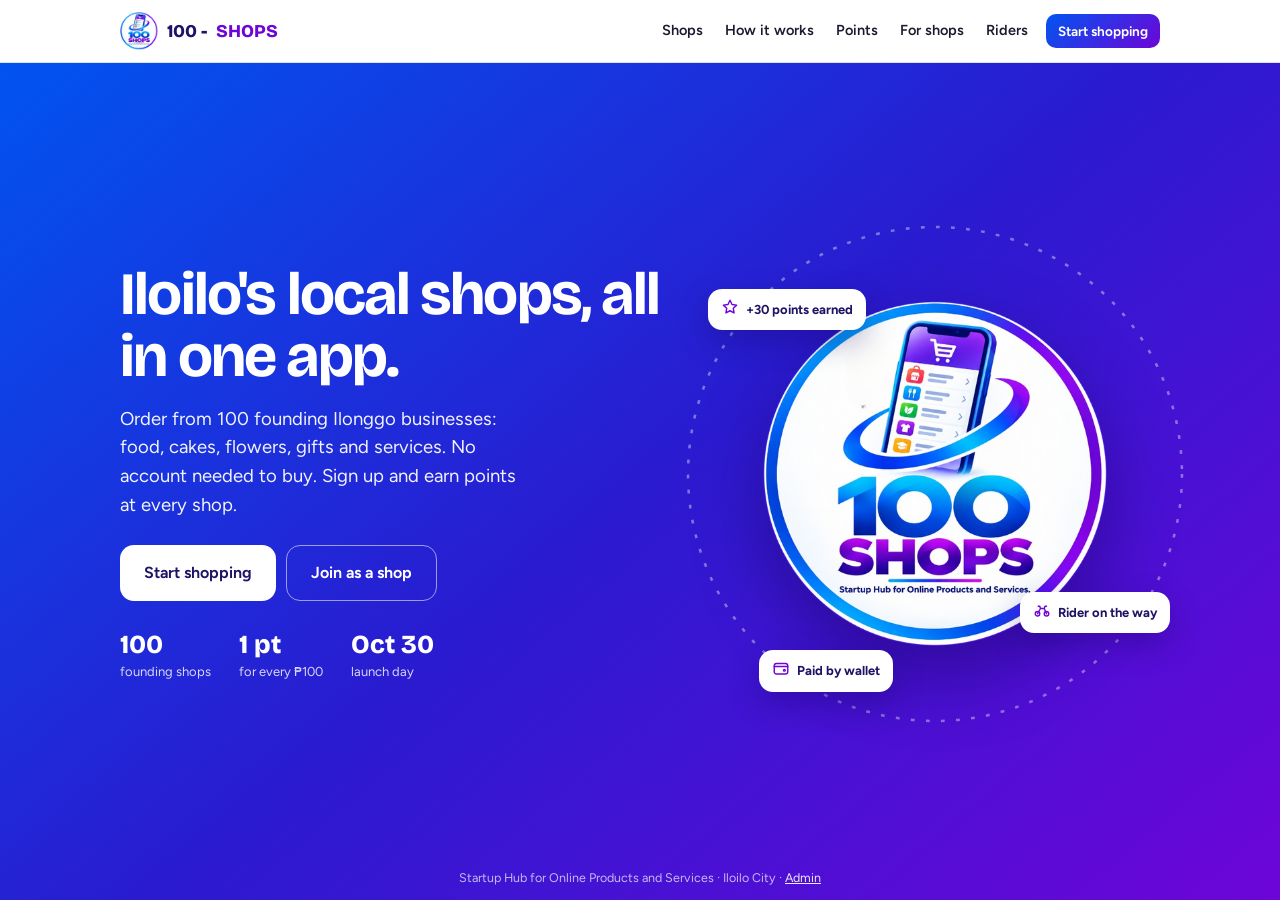
==== commit 97e847b6: "Update index.html" ====
--- a/index.html
+++ b/index.html
@@ -15,7 +15,375 @@
 <link rel="preconnect" href="https://fonts.googleapis.com">
 <link rel="preconnect" href="https://fonts.gstatic.com" crossorigin>
 <link href="https://fonts.googleapis.com/css2?family=Bricolage+Grotesque:opsz,wght@12..96,600;12..96,700;12..96,800&family=Figtree:wght@400;500;600;700&display=swap" rel="stylesheet">
-<link rel="stylesheet" href="app.css">
+<style>
+/* 100 - SHOPS · shared styles */
+:root {
+  --forest: #1E1466;
+  --leaf: #0154F0;
+  --leaf-soft: #E6EEFF;
+  --mango: #6D05D8;
+  --mango-soft: #F1E8FF;
+  --coral: #E4572E;
+  --coral-soft: #FCE6DF;
+  --paper: #F5F6FB;
+  --card: #FFFFFF;
+  --line: #DDE2F0;
+  --ink: #1A1B2E;
+  --muted: #5B6180;
+  --r-sm: 8px;
+  --r-md: 14px;
+  --r-lg: 22px;
+  --display: 'Bricolage Grotesque', 'Figtree', system-ui, sans-serif;
+  --body: 'Figtree', system-ui, -apple-system, 'Segoe UI', Roboto, sans-serif;
+  --safe-b: env(safe-area-inset-bottom, 0px);
+  --safe-t: env(safe-area-inset-top, 0px);
+}
+* { box-sizing: border-box; margin: 0; padding: 0; }
+html { -webkit-text-size-adjust: 100%; }
+body {
+  font-family: var(--body); font-size: 15px; line-height: 1.5; color: var(--ink);
+  background: var(--paper); min-height: 100vh; -webkit-font-smoothing: antialiased;
+}
+button, input, select, textarea { font: inherit; color: inherit; }
+img { max-width: 100%; display: block; }
+a { color: var(--leaf); }
+.hidden { display: none !important; }
+:focus-visible { outline: 3px solid #7FA8FF; outline-offset: 2px; }
+@media (prefers-reduced-motion: reduce) { * { animation: none !important; transition: none !important; } }
+
+h1, h2, h3 { font-family: var(--display); line-height: 1.15; color: var(--forest); letter-spacing: -0.01em; }
+h1 { font-size: 28px; font-weight: 700; }
+h2 { font-size: 21px; font-weight: 700; }
+h3 { font-size: 16px; font-weight: 650; }
+.muted { color: var(--muted); }
+.small { font-size: 13px; }
+.num { font-family: var(--display); font-variant-numeric: tabular-nums; }
+.stack > * + * { margin-top: 12px; }
+.row { display: flex; align-items: center; gap: 10px; }
+.row.between { justify-content: space-between; }
+.row.wrap { flex-wrap: wrap; }
+.grow { flex: 1; min-width: 0; }
+.center { text-align: center; }
+
+/* ---------- App shell (phone apps) ---------- */
+.shell { max-width: 560px; margin: 0 auto; min-height: 100vh; padding-bottom: calc(84px + var(--safe-b)); }
+.topbar {
+  position: sticky; top: 0; z-index: 20; background: var(--paper);
+  padding: calc(14px + var(--safe-t)) 18px 12px; display: flex; align-items: center; gap: 12px;
+}
+.topbar .brand { font-family: var(--display); font-weight: 800; font-size: 19px; color: var(--forest); letter-spacing: -0.02em; }
+.topbar .brand span { color: var(--mango); }
+.topbar .brand.withlogo { display: flex; align-items: center; gap: 9px; }
+.page { padding: 4px 18px 24px; }
+.section-title { display: flex; justify-content: space-between; align-items: baseline; margin: 22px 0 10px; }
+
+.tabbar {
+  position: fixed; bottom: 0; left: 0; right: 0; z-index: 30; background: var(--card);
+  border-top: 1px solid var(--line); padding: 6px 6px calc(6px + var(--safe-b));
+}
+.tabbar-inner { max-width: 560px; margin: 0 auto; display: flex; }
+.tab {
+  flex: 1; background: none; border: 0; padding: 6px 2px; border-radius: 12px; cursor: pointer;
+  display: flex; flex-direction: column; align-items: center; gap: 2px; font-size: 11.5px; color: var(--muted);
+  position: relative;
+}
+.tab svg { width: 23px; height: 23px; stroke: currentColor; }
+.tab.active { color: var(--forest); font-weight: 650; }
+.tab.active svg { stroke: var(--leaf); }
+.badge {
+  position: absolute; top: 0; right: calc(50% - 22px); background: var(--coral); color: #fff;
+  font-size: 10.5px; font-weight: 700; min-width: 18px; height: 18px; border-radius: 9px; padding: 0 5px;
+  display: flex; align-items: center; justify-content: center;
+}
+
+/* ---------- Cards & lists ---------- */
+.card { background: var(--card); border: 1px solid var(--line); border-radius: var(--r-md); padding: 16px; }
+.card.flat { border: 0; }
+.list { background: var(--card); border: 1px solid var(--line); border-radius: var(--r-md); overflow: hidden; }
+.list-item { padding: 13px 16px; display: flex; gap: 12px; align-items: center; }
+.list-item + .list-item { border-top: 1px solid var(--line); }
+.list-item.tap { cursor: pointer; }
+.list-item.tap:active { background: var(--paper); }
+.empty { text-align: center; padding: 34px 20px; color: var(--muted); }
+.empty h3 { margin-bottom: 6px; }
+
+.pill { display: inline-flex; align-items: center; gap: 4px; font-size: 12px; font-weight: 650; padding: 3px 9px; border-radius: 999px; background: var(--leaf-soft); color: var(--leaf); white-space: nowrap; }
+.pill.mango { background: var(--mango-soft); color: #5A12B0; }
+.pill.coral { background: var(--coral-soft); color: #A93A19; }
+.pill.grey { background: #ECEEF4; color: var(--muted); }
+.pill.dark { background: var(--forest); color: #fff; }
+
+.avatar {
+  width: 48px; height: 48px; border-radius: 14px; flex-shrink: 0; background: var(--leaf-soft); color: var(--forest);
+  display: flex; align-items: center; justify-content: center; font-family: var(--display); font-weight: 800; font-size: 19px;
+  overflow: hidden;
+}
+.avatar img { width: 100%; height: 100%; object-fit: cover; }
+.thumb { width: 64px; height: 64px; border-radius: 12px; object-fit: cover; background: var(--leaf-soft); flex-shrink: 0; }
+
+/* ---------- Forms ---------- */
+label.field { display: block; }
+label.field > span { display: block; font-size: 13px; font-weight: 600; color: var(--muted); margin-bottom: 5px; }
+.input, select.input, textarea.input {
+  width: 100%; background: var(--card); border: 1.5px solid var(--line); border-radius: var(--r-sm);
+  padding: 11px 13px; font-size: 16px; outline: none; transition: border-color .15s;
+}
+.input:focus { border-color: var(--leaf); }
+textarea.input { min-height: 78px; resize: vertical; }
+.hint { font-size: 12.5px; color: var(--muted); margin-top: 4px; }
+.check { display: flex; gap: 10px; align-items: flex-start; font-size: 14px; cursor: pointer; }
+.check input { width: 20px; height: 20px; accent-color: var(--leaf); margin-top: 1px; flex-shrink: 0; }
+
+.seg { display: flex; background: #E7EAF4; border-radius: 12px; padding: 4px; gap: 4px; }
+.seg button {
+  flex: 1; border: 0; background: none; padding: 9px 8px; border-radius: 9px; font-weight: 600; font-size: 14px;
+  color: var(--muted); cursor: pointer;
+}
+.seg button.on { background: var(--card); color: var(--forest); box-shadow: 0 1px 3px rgba(30,20,102,.15); }
+
+.choice { display: grid; gap: 10px; }
+.choice.two { grid-template-columns: 1fr 1fr; }
+.choice label {
+  border: 1.5px solid var(--line); border-radius: var(--r-md); padding: 13px; cursor: pointer; background: var(--card);
+  display: block;
+}
+.choice input { position: absolute; opacity: 0; pointer-events: none; }
+.choice label:has(input:checked) { border-color: var(--leaf); background: var(--leaf-soft); }
+.choice strong { display: block; font-family: var(--display); color: var(--forest); }
+
+/* ---------- Buttons ---------- */
+.btn {
+  display: inline-flex; align-items: center; justify-content: center; gap: 8px; border: 0; cursor: pointer;
+  background: var(--forest); color: #fff; font-weight: 650; font-size: 15px; padding: 12px 18px;
+  border-radius: 12px; text-decoration: none; transition: transform .08s, opacity .15s; white-space: nowrap;
+}
+.btn:active { transform: scale(.98); }
+.btn[disabled] { opacity: .5; cursor: not-allowed; }
+.btn.block { width: 100%; }
+.btn.mango { background: linear-gradient(135deg, var(--leaf), var(--mango)); color: #fff; }
+.btn.leaf { background: var(--leaf); }
+.btn.ghost { background: transparent; color: var(--forest); border: 1.5px solid var(--line); }
+.btn.danger { background: var(--coral-soft); color: #A93A19; }
+.btn.sm { padding: 7px 12px; font-size: 13.5px; border-radius: 10px; }
+.btn svg { width: 18px; height: 18px; flex-shrink: 0; }
+.btn.icon { padding: 8px; border-radius: 10px; background: transparent; color: var(--forest); }
+.btn.icon svg { width: 22px; height: 22px; }
+.btn .spin { width: 16px; height: 16px; border: 2px solid currentColor; border-right-color: transparent; border-radius: 50%; animation: spin .7s linear infinite; }
+@keyframes spin { to { transform: rotate(360deg); } }
+
+/* ---------- Auth screen ---------- */
+.auth { max-width: 440px; margin: 0 auto; padding: calc(40px + var(--safe-t)) 22px 40px; }
+.auth-logo { width: 150px; height: 150px; display: block; margin: 0 auto 6px; }
+.auth .auth-sub { text-align: center; }
+.logo-sm { width: 38px; height: 38px; flex-shrink: 0; }
+.auth-mark { font-family: var(--display); font-weight: 800; font-size: 44px; letter-spacing: -0.035em; color: var(--forest); line-height: 1; }
+.auth-mark span { color: var(--mango); }
+.auth-sub { color: var(--muted); margin: 8px 0 26px; }
+
+/* ---------- Sheets / modals ---------- */
+.overlay {
+  position: fixed; inset: 0; z-index: 100; background: rgba(30,20,102,.45); display: flex;
+  align-items: flex-end; justify-content: center; animation: fade .15s;
+}
+.sheet {
+  background: var(--paper); width: 100%; max-width: 560px; max-height: 92vh; overflow-y: auto;
+  border-radius: var(--r-lg) var(--r-lg) 0 0; padding: 8px 18px calc(22px + var(--safe-b));
+  animation: up .2s ease-out;
+}
+.sheet-grab { width: 42px; height: 5px; border-radius: 3px; background: var(--line); margin: 4px auto 14px; }
+.sheet-head { display: flex; align-items: center; justify-content: space-between; margin-bottom: 14px; gap: 10px; }
+@media (min-width: 700px) {
+  .overlay { align-items: center; }
+  .sheet { border-radius: var(--r-lg); max-width: 520px; }
+  .sheet-grab { display: none; }
+}
+@keyframes fade { from { opacity: 0; } }
+@keyframes up { from { transform: translateY(40px); opacity: .6; } }
+
+.toast-wrap { position: fixed; left: 0; right: 0; top: calc(12px + var(--safe-t)); z-index: 200; display: flex; flex-direction: column; align-items: center; gap: 8px; pointer-events: none; padding: 0 16px; }
+.toast {
+  background: var(--forest); color: #fff; padding: 11px 16px; border-radius: 12px; font-size: 14px; font-weight: 550;
+  max-width: 480px; box-shadow: 0 6px 20px rgba(30,20,102,.25); animation: up .2s ease-out; pointer-events: auto;
+}
+.toast.error { background: var(--coral); }
+
+/* ---------- Money summary ---------- */
+.sum { width: 100%; border-collapse: collapse; font-size: 14.5px; }
+.sum td { padding: 5px 0; }
+.sum td:last-child { text-align: right; font-variant-numeric: tabular-nums; }
+.sum tr.total td { border-top: 1.5px solid var(--line); padding-top: 10px; font-weight: 700; font-size: 17px; color: var(--forest); }
+.sum tr.minus td:last-child { color: var(--leaf); }
+
+/* ---------- Status steps ---------- */
+.steps { display: flex; gap: 4px; margin: 10px 0 4px; }
+.steps i { flex: 1; height: 5px; border-radius: 3px; background: var(--line); }
+.steps i.done { background: var(--leaf); }
+.steps i.now { background: var(--mango); }
+
+/* ---------- Qty stepper ---------- */
+.qty { display: inline-flex; align-items: center; border: 1.5px solid var(--line); border-radius: 10px; background: var(--card); }
+.qty button { width: 34px; height: 34px; border: 0; background: none; font-size: 19px; font-weight: 700; color: var(--forest); cursor: pointer; }
+.qty span { min-width: 24px; text-align: center; font-weight: 700; }
+.add-btn { width: 36px; height: 36px; border-radius: 11px; border: 0; background: linear-gradient(135deg, var(--leaf), var(--mango)); color: #fff; font-size: 22px; font-weight: 700; cursor: pointer; flex-shrink: 0; }
+
+.cartbar {
+  position: fixed; left: 0; right: 0; bottom: calc(76px + var(--safe-b)); z-index: 25; padding: 0 14px;
+}
+.cartbar .btn { max-width: 532px; margin: 0 auto; display: flex; width: 100%; justify-content: space-between; padding: 14px 18px; box-shadow: 0 8px 22px rgba(30,20,102,.3); }
+
+.chips { display: flex; gap: 8px; overflow-x: auto; padding-bottom: 4px; scrollbar-width: none; }
+.chips::-webkit-scrollbar { display: none; }
+.chip { border: 1.5px solid var(--line); background: var(--card); border-radius: 999px; padding: 7px 14px; font-size: 13.5px; font-weight: 600; white-space: nowrap; cursor: pointer; color: var(--forest); }
+.chip.on { background: var(--forest); color: #fff; border-color: var(--forest); }
+
+.stat-grid { display: grid; grid-template-columns: 1fr 1fr; gap: 10px; }
+.stat { background: var(--card); border: 1px solid var(--line); border-radius: var(--r-md); padding: 14px; }
+.stat b { display: block; font-family: var(--display); font-size: 24px; color: var(--forest); font-variant-numeric: tabular-nums; line-height: 1.2; }
+.stat span { font-size: 12.5px; color: var(--muted); }
+
+.bars { display: flex; align-items: flex-end; gap: 8px; height: 120px; padding-top: 8px; }
+.bars div { flex: 1; display: flex; flex-direction: column; align-items: center; gap: 4px; height: 100%; justify-content: flex-end; }
+.bars i { width: 100%; background: var(--leaf); border-radius: 6px 6px 3px 3px; min-height: 3px; }
+.bars span { font-size: 11px; color: var(--muted); }
+
+.banner { background: var(--mango-soft); border-radius: var(--r-md); padding: 13px 15px; font-size: 14px; }
+.banner.green { background: var(--leaf-soft); }
+.banner.coral { background: var(--coral-soft); }
+.banner strong { color: var(--forest); }
+
+/* ---------- Chat ---------- */
+.chat-log { display: flex; flex-direction: column; gap: 8px; min-height: 240px; max-height: 50vh; overflow-y: auto; padding: 4px 0 10px; }
+.msg { max-width: 80%; padding: 9px 13px; border-radius: 16px; background: var(--card); border: 1px solid var(--line); font-size: 14.5px; }
+.msg.me { align-self: flex-end; background: var(--forest); color: #fff; border-color: var(--forest); }
+.msg small { display: block; font-size: 11px; opacity: .7; margin-bottom: 2px; }
+
+/* ---------- Customer suki card (the signature element) ---------- */
+.suki {
+  position: relative; overflow: hidden; border-radius: var(--r-lg); padding: 20px 20px 18px; color: #fff;
+  background: linear-gradient(135deg, #0154F0 0%, #3A1FD6 55%, #6D05D8 100%);
+}
+.suki::after {
+  content: ''; position: absolute; width: 260px; height: 90px; right: -60px; top: 18px; border-radius: 50%;
+  border: 10px solid rgba(255,255,255,.14); transform: rotate(-18deg); pointer-events: none;
+}
+.suki-top { display: flex; justify-content: space-between; align-items: flex-start; }
+.suki-label { font-size: 13px; opacity: .78; }
+.suki-bal { font-family: var(--display); font-weight: 700; font-size: 36px; letter-spacing: -0.02em; line-height: 1.1; margin-top: 2px; }
+.suki-pts { text-align: right; }
+.suki-pts b { display: block; font-family: var(--display); font-size: 26px; color: #fff; line-height: 1.1; }
+.suki-meter { margin-top: 18px; }
+.suki-meter .track { height: 8px; background: rgba(255,255,255,.18); border-radius: 4px; overflow: hidden; }
+.suki-meter .fill { height: 100%; background: #fff; border-radius: 4px; transition: width .4s; }
+.suki-meter .fill.over { background: #FFB4A0; }
+.suki-meter .row { font-size: 12.5px; opacity: .85; margin-top: 6px; }
+.suki-actions { display: flex; gap: 8px; margin-top: 16px; position: relative; z-index: 1; }
+.suki-actions .btn.mango { background: #fff; color: var(--forest); }
+.suki-actions .btn { flex: 1; padding: 10px; font-size: 14px; }
+.suki-actions .btn.ghost { color: #fff; border-color: rgba(255,255,255,.3); }
+
+/* ---------- Admin (desktop) ---------- */
+.admin { display: grid; grid-template-columns: 232px 1fr; min-height: 100vh; }
+.side { background: var(--forest); color: #fff; padding: 22px 14px; position: sticky; top: 0; height: 100vh; overflow-y: auto; }
+.side .brand { font-family: var(--display); font-weight: 800; font-size: 19px; padding: 0 6px 18px; display: flex; align-items: center; gap: 10px; }
+.side .brand img { width: 46px; height: 46px; }
+.side .brand span { color: #B99BFF; }
+.side button {
+  width: 100%; text-align: left; background: none; border: 0; color: rgba(255,255,255,.78); padding: 10px 12px;
+  border-radius: 10px; cursor: pointer; font-weight: 550; display: flex; justify-content: space-between; align-items: center;
+}
+.side button:hover { background: rgba(255,255,255,.07); color: #fff; }
+.side button.on { background: rgba(255,255,255,.14); color: #fff; }
+.side button .badge { position: static; }
+.main { padding: 26px 30px 60px; min-width: 0; }
+.main-head { display: flex; justify-content: space-between; align-items: center; gap: 12px; margin-bottom: 18px; flex-wrap: wrap; }
+.kpis { display: grid; grid-template-columns: repeat(auto-fill, minmax(190px, 1fr)); gap: 12px; }
+.table-wrap { background: var(--card); border: 1px solid var(--line); border-radius: var(--r-md); overflow-x: auto; }
+table.data { width: 100%; border-collapse: collapse; font-size: 14px; }
+table.data th { text-align: left; font-size: 12.5px; color: var(--muted); font-weight: 650; padding: 11px 14px; border-bottom: 1px solid var(--line); background: #F9FAFD; white-space: nowrap; }
+table.data td { padding: 11px 14px; border-bottom: 1px solid var(--line); vertical-align: top; }
+table.data tr:last-child td { border-bottom: 0; }
+table.data td.r, table.data th.r { text-align: right; font-variant-numeric: tabular-nums; }
+.menu-btn { display: none; }
+@media (max-width: 860px) {
+  .admin { grid-template-columns: 1fr; }
+  .side { position: fixed; z-index: 90; width: 250px; left: -260px; transition: left .2s; }
+  .side.open { left: 0; }
+  .main { padding: calc(16px + var(--safe-t)) 16px 60px; }
+  .menu-btn { display: inline-flex; }
+}
+
+/* ---------- Opening intro ---------- */
+.intro {
+  position: fixed; inset: 0; z-index: 1000; display: flex; flex-direction: column; align-items: center; justify-content: center;
+  background: linear-gradient(150deg, #0154F0 0%, #2A1BD0 50%, #6D05D8 100%); color: #fff; overflow: hidden;
+  clip-path: circle(150% at 50% 42%); cursor: pointer; user-select: none;
+}
+.intro::before {
+  content: ''; position: absolute; width: 140vmax; height: 140vmax; left: 50%; top: 42%; transform: translate(-50%, -50%);
+  background: radial-gradient(circle, rgba(255,255,255,.22) 0%, rgba(255,255,255,0) 38%);
+  animation: introGlow 2.4s ease-out both;
+}
+.intro-stage { position: relative; width: min(58vw, 250px); aspect-ratio: 1; margin-top: -6vh; }
+.intro-logo {
+  position: absolute; inset: 0; width: 100%; height: 100%; border-radius: 50%;
+  box-shadow: 0 18px 50px rgba(20,0,90,.45), 0 0 0 0 rgba(255,255,255,.5);
+  animation: introPop .9s cubic-bezier(.2,1.4,.4,1) .1s both, introPulse 1.1s ease-out 1s both;
+}
+.intro-orbit { position: absolute; left: -32%; top: -32%; width: 164%; height: 164%; transform: rotate(-22deg); pointer-events: none; }
+.intro-orbit ellipse { fill: none; stroke: rgba(255,255,255,.85); stroke-width: 5; stroke-linecap: round;
+  stroke-dasharray: 1100; stroke-dashoffset: 1100; animation: introOrbit 1.3s cubic-bezier(.6,0,.2,1) .35s both; }
+.intro-orbit ellipse.back { stroke: rgba(255,255,255,.25); stroke-width: 12; animation-delay: .5s; }
+.intro-burst i {
+  position: absolute; left: 50%; top: 50%; width: 14px; height: 14px; margin: -7px; border-radius: 5px; opacity: 0;
+  animation: introBurst 1.1s cubic-bezier(.1,.8,.3,1) calc(.75s + var(--d)) both;
+}
+.intro-count { margin-top: 34px; font-family: var(--display); font-size: 17px; font-weight: 600; letter-spacing: .01em;
+  animation: introUp .5s ease-out .7s both; }
+.intro-count b { font-size: 30px; font-weight: 800; font-variant-numeric: tabular-nums; display: inline-block; min-width: 2.2ch; text-align: right; }
+.intro-tag { margin-top: 6px; font-size: 15px; opacity: .9; animation: introUp .5s ease-out 1.5s both; }
+.intro-role { position: absolute; bottom: calc(34px + var(--safe-b)); font-size: 12.5px; font-weight: 650; padding: 5px 14px;
+  border: 1.5px solid rgba(255,255,255,.45); border-radius: 999px; animation: introUp .5s ease-out 1.2s both; }
+.intro.out { animation: introOut .65s cubic-bezier(.7,0,.3,1) forwards; pointer-events: none; }
+.intro.out .intro-stage { animation: introShrink .65s ease-in forwards; }
+@keyframes introPop { from { transform: scale(.35) rotate(-12deg); opacity: 0; } to { transform: none; opacity: 1; } }
+@keyframes introPulse { 0% { box-shadow: 0 18px 50px rgba(20,0,90,.45), 0 0 0 0 rgba(255,255,255,.55); }
+  100% { box-shadow: 0 18px 50px rgba(20,0,90,.45), 0 0 0 38px rgba(255,255,255,0); } }
+@keyframes introOrbit { to { stroke-dashoffset: 0; } }
+@keyframes introBurst {
+  0% { transform: translate(0, 0) scale(.3); opacity: 0; }
+  25% { opacity: 1; }
+  100% { transform: translate(var(--x), var(--y)) scale(1) rotate(160deg); opacity: 0; }
+}
+@keyframes introUp { from { transform: translateY(14px); opacity: 0; } to { transform: none; opacity: 1; } }
+@keyframes introGlow { from { opacity: 0; transform: translate(-50%, -50%) scale(.4); } to { opacity: 1; transform: translate(-50%, -50%) scale(1); } }
+@keyframes introOut { from { clip-path: circle(150% at 50% 42%); } to { clip-path: circle(0% at 50% 42%); } }
+@keyframes introShrink { to { transform: scale(.6); opacity: 0; } }
+@media (prefers-reduced-motion: reduce) {
+  .intro, .intro * { animation-duration: .01s !important; animation-delay: 0s !important; }
+  .intro.out { animation: introFade .3s forwards !important; }
+  @keyframes introFade { to { opacity: 0; } }
+}
+
+/* ---------- Install banner ---------- */
+.install-banner {
+  position: fixed; left: 12px; right: 12px; z-index: 60; max-width: 536px; margin: 0 auto;
+  background: var(--card); border: 1px solid var(--line); border-radius: 18px; padding: 14px;
+  display: grid; grid-template-columns: 48px 1fr auto; column-gap: 12px; row-gap: 12px; align-items: center;
+  box-shadow: 0 14px 38px rgba(30,20,102,.28); animation: bannerIn .45s cubic-bezier(.2,1.2,.4,1) both;
+}
+.install-banner [data-install] { grid-column: 1 / -1; width: 100%; padding: 11px; font-size: 15px; }
+.install-banner::before { content: ''; position: absolute; inset: 0 0 auto 0; height: 4px; border-radius: 18px 18px 0 0;
+  background: linear-gradient(90deg, var(--leaf), var(--mango)); }
+.install-banner img { width: 48px; height: 48px; flex-shrink: 0; }
+.install-banner b { display: block; font-family: var(--display); color: var(--forest); font-size: 15.5px; line-height: 1.2; }
+.install-banner .small { line-height: 1.35; }
+.install-banner .x { background: none; border: 0; color: var(--muted); padding: 6px; cursor: pointer; align-self: flex-start; margin: -4px -4px 0 0; }
+.install-banner .x svg { width: 18px; height: 18px; }
+.install-banner.bye { animation: bannerOut .3s ease-in forwards; }
+@keyframes bannerIn { from { transform: translateY(120%); opacity: 0; } }
+@keyframes bannerOut { to { transform: translateY(120%); opacity: 0; } }
+
+</style>
 <style>
   html { scroll-behavior: smooth; }
   body { background: #fff; }
@@ -65,18 +433,6 @@
   .eyebrow-free h2 { font-size: clamp(28px, 3.6vw, 40px); letter-spacing: -0.02em; }
   .band .intro-p { color: var(--muted); font-size: 17px; margin-top: 10px; max-width: 58ch; }
 
-  /* Founding 100 grid (signature) */
-  .founding { display: grid; grid-template-columns: 1fr 1fr; gap: 48px; align-items: center; }
-  .grid100 { display: grid; grid-template-columns: repeat(10, 1fr); gap: 6px; max-width: 440px; width: 100%; justify-self: center; }
-  .grid100 i { aspect-ratio: 1; border-radius: 7px; border: 1.5px dashed #C9CFE6; display: flex; align-items: center; justify-content: center;
-    font-style: normal; font-size: 11px; font-weight: 800; font-family: var(--display); color: #fff; transition: transform .2s; }
-  .grid100 i.on { border: 0; background: linear-gradient(135deg, var(--leaf), var(--mango)); }
-  .grid100.anim i.on { animation: pop .45s cubic-bezier(.2,1.5,.4,1) both; animation-delay: calc(var(--k) * 18ms); }
-  .grid100 i.on:hover { transform: scale(1.2); }
-  @keyframes pop { from { transform: scale(0); } }
-  .count-big { font-family: var(--display); font-weight: 800; font-size: 64px; line-height: 1; color: var(--forest); letter-spacing: -0.03em; }
-  .count-big small { font-size: 26px; color: var(--muted); font-weight: 700; }
-  @media (max-width: 820px) { .founding { grid-template-columns: 1fr; gap: 30px; } }
 
   /* Steps */
   .steps3 { display: grid; grid-template-columns: repeat(3, 1fr); gap: 16px; margin-top: 34px; }
@@ -128,21 +484,67 @@
   footer .cols div { display: grid; gap: 8px; align-content: start; font-size: 14.5px; }
   footer .cols b { color: #fff; font-family: var(--display); }
   @media (prefers-reduced-motion: reduce) { .hero-art svg { animation: none; } }
+
+  /* One-screen landing: hero fills the view, sections open as panels from the tabs */
+  body.lp { display: flex; flex-direction: column; min-height: 100vh; min-height: 100dvh; }
+  .hero { flex: 1; display: flex; align-items: center; }
+  .hero > .w { width: 100%; }
+  .nav .links a { position: relative; padding: 6px 0; }
+  .nav .links a.on { color: var(--leaf); }
+  .nav .links a.on::after { content: ''; position: absolute; left: 0; right: 0; bottom: -4px; height: 3px; border-radius: 2px; background: linear-gradient(90deg, var(--leaf), var(--mango)); }
+  .mtabs { display: none; }
+  @media (max-width: 820px) {
+    .mtabs { display: flex; gap: 6px; overflow-x: auto; padding: 0 14px 10px; scrollbar-width: none; }
+    .mtabs::-webkit-scrollbar { display: none; }
+    .mtabs a { flex-shrink: 0; text-decoration: none; font-weight: 650; font-size: 13.5px; color: var(--forest); padding: 7px 13px; border-radius: 999px; border: 1.5px solid var(--line); background: #fff; }
+    .mtabs a.on { background: var(--forest); color: #fff; border-color: var(--forest); }
+  }
+  .hero-foot { position: absolute; left: 0; right: 0; bottom: calc(12px + var(--safe-b)); text-align: center; font-size: 12.5px; color: rgba(255,255,255,.7); }
+  .hero-foot a { color: rgba(255,255,255,.9); }
+  .hero { position: relative; }
+
+  .lp-modal { position: fixed; left: 0; right: 0; bottom: 0; top: var(--navh, 62px); z-index: 40; background: rgba(20,14,69,.5);
+    display: flex; justify-content: center; align-items: flex-start; padding: 20px 16px calc(20px + var(--safe-b)); animation: fade .18s; }
+  .lp-box { position: relative; background: #fff; width: 100%; max-width: 980px; max-height: 100%; overflow-y: auto; border-radius: 26px;
+    padding: 40px 40px 36px; box-shadow: 0 30px 80px rgba(20,0,90,.35); animation: up .22s ease-out; overscroll-behavior: contain; }
+  .lp-close { position: sticky; top: 0; float: right; margin: -24px -20px 0 0; background: var(--paper); z-index: 2; }
+  .panel .merch { margin: -4px 0 0; }
+  .panel .split { gap: 36px; }
+  body.lp-open { overflow: hidden; }
+  .lp-modal[hidden], .panel[hidden] { display: none !important; }
+  @media (max-width: 820px) {
+    .lp-modal { padding: 0; }
+    .lp-box { border-radius: 22px 22px 0 0; padding: 30px 20px 30px; margin-top: 10px; max-height: calc(100% - 10px); }
+    .lp-close { margin: -14px -8px 0 0; }
+  }
 </style>
+<script>
+(function () {
+  var LOGO = '[data-uri]';
+  function fix(t) {
+    if (t && t.tagName === 'IMG' && /img\/logo-/.test(t.getAttribute('src') || '') && t.src.indexOf('data:') !== 0) t.src = LOGO;
+  }
+  window.addEventListener('error', function (e) { fix(e.target); }, true);
+  document.addEventListener('DOMContentLoaded', function () {
+    [].forEach.call(document.images, function (i) { if (i.complete && !i.naturalWidth) fix(i); });
+  });
+})();
+</script>
 </head>
-<body data-role="customer" data-no-intro>
+<body class="lp" data-role="customer" data-no-intro>
 
 <nav class="nav"><div class="w">
   <a class="brand" href="#top"><img src="img/logo-96.png" alt="">100 - <span>SHOPS</span></a>
-  <div class="links"><a href="#shops">Shops</a><a href="#how">How it works</a><a href="#points">Points</a><a href="#merchants">For shops</a><a href="#riders">Riders</a></div>
+  <div class="links" role="tablist" aria-label="Sections"><a href="#shops" data-panel="shops" role="tab" aria-selected="false">Shops</a><a href="#how" data-panel="how" role="tab" aria-selected="false">How it works</a><a href="#points" data-panel="points" role="tab" aria-selected="false">Points</a><a href="#merchants" data-panel="merchants" role="tab" aria-selected="false">For shops</a><a href="#riders" data-panel="riders" role="tab" aria-selected="false">Riders</a></div>
   <a class="btn sm mango cta" href="customer.html">Start shopping</a>
-</div></nav>
+</div>
+  <div class="mtabs" role="tablist" aria-label="Sections"><a href="#shops" data-panel="shops" role="tab" aria-selected="false">Shops</a><a href="#how" data-panel="how" role="tab" aria-selected="false">How it works</a><a href="#points" data-panel="points" role="tab" aria-selected="false">Points</a><a href="#merchants" data-panel="merchants" role="tab" aria-selected="false">For shops</a><a href="#riders" data-panel="riders" role="tab" aria-selected="false">Riders</a></div></nav>
 
 <header class="hero" id="top"><div class="w">
   <div>
     <h1>Iloilo's local shops, all in one app.</h1>
     <p class="lead">Order from 100 founding Ilonggo businesses: food, cakes, flowers, gifts and services. No account needed to buy. Sign up and earn points at every shop.</p>
-    <div class="ctas"><a class="btn white lg" href="customer.html">Start shopping</a><a class="btn outline lg" href="#merchants">Join as a shop</a></div>
+    <div class="ctas"><a class="btn white lg" href="customer.html">Start shopping</a><a class="btn outline lg" href="#merchants" data-panel="merchants">Join as a shop</a></div>
     <div class="facts">
       <div><b id="fShops">100</b><span>founding shops</span></div>
       <div><b>1 pt</b><span>for every ₱100</span></div>
@@ -156,20 +558,19 @@
     <div class="tag t2"><span id="i-bike"></span>Rider on the way</div>
     <div class="tag t3"><span id="i-wallet"></span>Paid by wallet</div>
   </div>
-</div></header>
-
-<section class="band" id="founding"><div class="w founding">
-  <div class="eyebrow-free">
-    <h2>The Founding 100</h2>
-    <p class="intro-p">We're building this with exactly one hundred local businesses. Each founding shop gets a numbered slot, a storefront in the app, and a share in the Merchant Community Revenue-Sharing Pool.</p>
-    <div style="margin-top:24px"><div class="count-big"><span id="used">0</span><small> / <span id="limit">100</span></small></div>
-      <p class="muted" style="margin-top:4px" id="slotText">founding slots taken</p></div>
-    <a class="btn mango" style="margin-top:20px" href="merchant.html">Claim a founding slot</a>
-  </div>
-  <div class="grid100" id="grid" role="img" aria-label="Founding merchant slots"></div>
+</div>
+  <p class="hero-foot">Startup Hub for Online Products and Services · Iloilo City<span id="support"></span> · <a href="admin.html">Admin</a></p>
+</header>
+
+<div class="lp-modal" id="lpModal" hidden>
+  <div class="lp-box" role="dialog" aria-modal="true" aria-labelledby="lpTitle">
+    <button class="btn icon lp-close" id="lpClose" aria-label="Close"></button>
+    <section class="panel" data-id="shops" hidden><div class="eyebrow-free">
+  <div class="row between wrap"><div><h2>Shops you can order from</h2><p class="intro-p">Tap a shop to see what they sell.</p></div>
+  <a class="btn ghost" href="customer.html">See all shops</a></div>
+  <div class="shops" id="shopList"><p class="muted">Loading shops…</p></div>
 </div></section>
-
-<section class="band tint" id="how"><div class="w eyebrow-free">
+    <section class="panel" data-id="how" hidden><div class="eyebrow-free">
   <h2>How it works</h2>
   <p class="intro-p">Shopping local, the easy way. Anyone can order, with or without an account.</p>
   <div class="steps3">
@@ -177,15 +578,17 @@
     <div class="step"><div class="n">2</div><h3>Order your way</h3><p>Get it delivered or pick it up. Pay cash, or tap to pay with your 100 - SHOPS wallet.</p></div>
     <div class="step"><div class="n">3</div><h3>Earn points</h3><p>Members earn 1 point for every ₱100. Use them as cash on your next order at any shop.</p></div>
   </div>
+</div><div class="eyebrow-free" style="margin-top:44px">
+  <h2>Questions</h2>
+  <div class="faq">
+    <details><summary>Do I need an account to order?</summary><p>No. You can order as a guest and pay cash. Sign up (it's free) if you want to earn points, pay with your wallet, and set a food budget.</p></details>
+    <details><summary>How much does it cost?</summary><p id="feeTxt">Each order has a fixed ₱50 service charge, plus a delivery fee if you choose delivery. Part of every service charge goes into the community pool that pays for your points.</p></details>
+    <details><summary>Where can I use my points?</summary><p>At any 100 - SHOPS store, on orders placed in the app. Points can't be used for walk-in purchases. You can order in the app and choose pick up instead.</p></details>
+    <details><summary>Do points expire?</summary><p id="expTxt">Points last 12 months. Your oldest points are used first.</p></details>
+    <details><summary>How do I install the app?</summary><p>Open the shop page on your phone. On Android, tap Install when it appears. On iPhone, tap Share, then Add to Home Screen.</p></details>
+  </div>
 </div></section>
-
-<section class="band" id="shops"><div class="w eyebrow-free">
-  <div class="row between wrap"><div><h2>Shops you can order from</h2><p class="intro-p">Tap a shop to see what they sell.</p></div>
-  <a class="btn ghost" href="customer.html">See all shops</a></div>
-  <div class="shops" id="shopList"><p class="muted">Loading shops…</p></div>
-</div></section>
-
-<section class="band tint" id="points"><div class="w split">
+    <section class="panel" data-id="points" hidden><div class="split">
   <div class="eyebrow-free">
     <h2>A wallet that helps you budget, and points that add up</h2>
     <ul class="ticks">
@@ -204,8 +607,7 @@
     <div class="suki-actions"><span class="btn mango">Top up</span><span class="btn ghost">Budget</span></div>
   </div>
 </div></section>
-
-<section class="band" id="merchants"><div class="w">
+    <section class="panel" data-id="merchants" hidden><div>
   <div class="merch">
     <div>
       <h2 style="font-size:clamp(28px,3.6vw,40px)">Own a shop? Together We Grow.</h2>
@@ -224,36 +626,405 @@
     </div>
   </div>
 
-  <div class="riders" id="riders">
-    <div class="row" style="gap:16px"><div class="avatar" style="width:56px;height:56px;padding:12px;color:var(--leaf)" id="rIcon"></div>
-    <div><h3 style="font-size:20px">Deliver with 100 - SHOPS</h3><p class="muted">Keep the delivery fee on every trip. Go online whenever you like.</p></div></div>
-    <a class="btn" href="rider.html">Become a rider</a>
+</div></section>
+    <section class="panel" data-id="riders" hidden><div class="eyebrow-free">
+    <h2>Deliver with 100 - SHOPS</h2>
+    <p class="intro-p">Earn on your own schedule, delivering orders from local shops around Iloilo City.</p>
+    <ul class="ticks">
+      <li><span class="ck"></span><div><b>Keep the delivery fee on every trip.</b><br><span class="muted" id="rFee">You earn the full delivery fee for each order you deliver.</span></div></li>
+      <li><span class="ck"></span><div><b>Go online whenever you like.</b><br><span class="muted">New jobs pop up with a sound. Take up to 3 at a time.</span></div></li>
+      <li><span class="ck"></span><div><b>Clear cash rules.</b><br><span class="muted">For cash orders, pay the shop at pickup and collect the total from the customer. The app shows the exact amounts.</span></div></li>
+      <li><span class="ck"></span><div><b>Track your earnings.</b><br><span class="muted">See today's trips, total earned and your balance with 100 - SHOPS.</span></div></li>
+    </ul>
+    <a class="btn mango lg" style="margin-top:24px" href="rider.html">Become a rider</a>
+  </div></section>
   </div>
-</div></section>
-
-<section class="band tint" id="faq"><div class="w eyebrow-free">
-  <h2>Questions</h2>
-  <div class="faq">
-    <details><summary>Do I need an account to order?</summary><p>No. You can order as a guest and pay cash. Sign up (it's free) if you want to earn points, pay with your wallet, and set a food budget.</p></details>
-    <details><summary>How much does it cost?</summary><p id="feeTxt">Each order has a fixed ₱50 service charge, plus a delivery fee if you choose delivery. Part of every service charge goes into the community pool that pays for your points.</p></details>
-    <details><summary>Where can I use my points?</summary><p>At any 100 - SHOPS store, on orders placed in the app. Points can't be used for walk-in purchases. You can order in the app and choose pick up instead.</p></details>
-    <details><summary>Do points expire?</summary><p id="expTxt">Points last 12 months. Your oldest points are used first.</p></details>
-    <details><summary>How do I install the app?</summary><p>Open the shop page on your phone. On Android, tap Install when it appears. On iPhone, tap Share, then Add to Home Screen.</p></details>
-  </div>
-</div></section>
-
-<footer><div class="w">
-  <div style="max-width:320px"><div class="row" style="gap:10px"><img src="img/logo-96.png" alt="" style="width:48px;height:48px"><b style="font-family:var(--display);font-size:19px;color:#fff">100 - SHOPS</b></div>
-    <p style="margin-top:12px;font-size:14.5px">Startup Hub for Online Products and Services. Iloilo City. Together We Grow.</p>
-    <p style="margin-top:10px;font-size:14px">Contact: <span id="support">—</span></p></div>
-  <div class="cols">
-    <div><b>Shop</b><a href="customer.html">Start shopping</a><a href="#points">Points and wallet</a><a href="#faq">Questions</a></div>
-    <div><b>Partners</b><a href="merchant.html">Merchant app</a><a href="rider.html">Rider app</a><a href="admin.html">Admin</a></div>
-  </div>
-</div></footer>
-
-<script src="config.js"></script>
-<script src="app.js"></script>
+</div>
+
+<script>
+// 100 - SHOPS · Apps Script Web App URL (backend)
+window.APP_CONFIG = {
+  API_URL: 'https://script.google.com/macros/s/AKfycbzds3P6YQc9BglDWhyy23SZw-at1RWDwWfWZJ1xtEr4GxwbE1sF5yRzjgIeWcb8fbQ9Cw/exec',
+};
+
+</script>
+<script>
+/* 100 - SHOPS · shared client code (API, sessions, UI helpers, PWA) */
+(function () {
+  const S = {};
+  window.S = S;
+
+  // ---------- API ----------
+  S.role = document.body.dataset.role;
+  const TOKEN_KEY = '100shops_token_' + S.role;
+  S.token = () => { try { return localStorage.getItem(TOKEN_KEY); } catch (e) { return null; } };
+  S.setToken = t => { try { t ? localStorage.setItem(TOKEN_KEY, t) : localStorage.removeItem(TOKEN_KEY); } catch (e) {} };
+
+  S.api = async function (action, data) {
+    const url = (window.APP_CONFIG && window.APP_CONFIG.API_URL) || '';
+    if (!url || url.indexOf('PASTE') === 0) throw new Error('The app is not connected yet. Put your Apps Script URL in config.js.');
+    let res;
+    try {
+      res = await fetch(url, {
+        method: 'POST', redirect: 'follow',
+        headers: { 'Content-Type': 'text/plain;charset=utf-8' }, // avoids CORS preflight on Apps Script
+        body: JSON.stringify({ action, data: data || {}, token: S.token() }),
+      });
+    } catch (e) {
+      throw new Error('No internet connection. Check your signal and try again.');
+    }
+    let out;
+    try { out = await res.json(); } catch (e) { throw new Error('The server did not respond properly. Try again in a moment.'); }
+    if (!out.ok) {
+      if (out.code === 'AUTH' && S.token()) { S.setToken(null); setTimeout(() => location.reload(), 1200); }
+      throw new Error(out.error || 'Something went wrong.');
+    }
+    return out.data;
+  };
+
+  // ---------- Formatting ----------
+  S.esc = v => String(v === null || v === undefined ? '' : v).replace(/[&<>"']/g, c => ({ '&': '&amp;', '<': '&lt;', '>': '&gt;', '"': '&quot;', "'": '&#39;' }[c]));
+  S.peso = n => (Number(n) < 0 ? '−₱' : '₱') + Math.abs(Number(n || 0)).toLocaleString('en-PH', { minimumFractionDigits: 2, maximumFractionDigits: 2 });
+  S.peso0 = n => (Number(n) < 0 ? '−₱' : '₱') + Math.abs(Number(n || 0)).toLocaleString('en-PH', { maximumFractionDigits: 2 });
+  S.when = iso => {
+    if (!iso) return '';
+    const d = new Date(iso), now = new Date();
+    const time = d.toLocaleTimeString('en-PH', { hour: 'numeric', minute: '2-digit' });
+    if (d.toDateString() === now.toDateString()) return 'Today, ' + time;
+    const y = new Date(now); y.setDate(now.getDate() - 1);
+    if (d.toDateString() === y.toDateString()) return 'Yesterday, ' + time;
+    return d.toLocaleDateString('en-PH', { month: 'short', day: 'numeric', year: d.getFullYear() !== now.getFullYear() ? 'numeric' : undefined }) + ', ' + time;
+  };
+  S.dateOnly = iso => iso ? new Date(iso).toLocaleDateString('en-PH', { month: 'short', day: 'numeric', year: 'numeric' }) : '';
+  S.initial = name => S.esc(String(name || '?').trim().charAt(0).toUpperCase());
+  S.$ = (sel, root) => (root || document).querySelector(sel);
+  S.$$ = (sel, root) => Array.from((root || document).querySelectorAll(sel));
+  S.form = el => Object.fromEntries(new FormData(el).entries());
+
+  // ---------- Toasts ----------
+  S.toast = function (msg, type) {
+    let wrap = S.$('.toast-wrap');
+    if (!wrap) { wrap = document.createElement('div'); wrap.className = 'toast-wrap'; wrap.setAttribute('aria-live', 'polite'); document.body.appendChild(wrap); }
+    const t = document.createElement('div');
+    t.className = 'toast' + (type === 'error' ? ' error' : '');
+    t.textContent = msg;
+    wrap.appendChild(t);
+    while (wrap.children.length > 2) wrap.firstChild.remove();
+    setTimeout(() => t.remove(), type === 'error' ? 5200 : 3200);
+  };
+  S.error = e => S.toast(e && e.message ? e.message : String(e), 'error');
+
+  // ---------- Button busy state ----------
+  S.busy = async function (btn, fn) {
+    if (!btn || btn.disabled) return;
+    const html = btn.innerHTML;
+    btn.disabled = true;
+    btn.innerHTML = '<span class="spin"></span>';
+    try { return await fn(); }
+    catch (e) { S.error(e); }
+    finally { btn.disabled = false; btn.innerHTML = html; }
+  };
+
+  // ---------- Sheets (bottom modals) ----------
+  S.sheet = function (title, html, opts) {
+    opts = opts || {};
+    const ov = document.createElement('div');
+    ov.className = 'overlay';
+    ov.innerHTML = `<div class="sheet" role="dialog" aria-modal="true" aria-label="${S.esc(title)}">
+      <div class="sheet-grab"></div>
+      <div class="sheet-head"><h2>${S.esc(title)}</h2>
+        <button class="btn icon" data-close aria-label="Close">${S.icon('x')}</button></div>
+      <div class="sheet-body">${html}</div></div>`;
+    const close = () => { ov.remove(); document.removeEventListener('keydown', onKey); opts.onClose && opts.onClose(); };
+    const onKey = e => { if (e.key === 'Escape') close(); };
+    ov.addEventListener('click', e => { if (e.target === ov || e.target.closest('[data-close]')) close(); });
+    document.addEventListener('keydown', onKey);
+    document.body.appendChild(ov);
+    const first = ov.querySelector('input, select, textarea');
+    if (first && window.innerWidth > 700) first.focus();
+    return { el: ov.querySelector('.sheet-body'), close, root: ov };
+  };
+
+  S.confirm = function (title, message, okLabel, danger) {
+    return new Promise(resolve => {
+      const sh = S.sheet(title, `<p class="muted">${S.esc(message)}</p>
+        <div class="row" style="margin-top:18px"><button class="btn ghost grow" data-no>Keep it</button>
+        <button class="btn grow ${danger ? 'danger' : ''}" data-yes>${S.esc(okLabel || 'Confirm')}</button></div>`,
+      { onClose: () => resolve(false) });
+      sh.el.querySelector('[data-no]').onclick = () => sh.close();
+      sh.el.querySelector('[data-yes]').onclick = () => { resolve(true); sh.root.remove(); };
+    });
+  };
+
+  S.prompt = function (title, label, opts) {
+    opts = opts || {};
+    return new Promise(resolve => {
+      const sh = S.sheet(title, `<form class="stack">
+        ${opts.message ? `<p class="muted">${S.esc(opts.message)}</p>` : ''}
+        <label class="field"><span>${S.esc(label)}</span>
+        <input class="input" name="v" type="${opts.type || 'text'}" ${opts.required === false ? '' : 'required'} value="${S.esc(opts.value || '')}" placeholder="${S.esc(opts.placeholder || '')}"></label>
+        <button class="btn block ${opts.danger ? 'danger' : ''}">${S.esc(opts.ok || 'Save')}</button></form>`, { onClose: () => resolve(null) });
+      sh.el.querySelector('form').onsubmit = e => { e.preventDefault(); const v = e.target.v.value; sh.root.remove(); resolve(v); };
+    });
+  };
+
+  // ---------- Icons (inline SVG, stroke style) ----------
+  const P = {
+    home: '<path d="M3 11l9-7 9 7"/><path d="M5 10v10h14V10"/>',
+    orders: '<rect x="5" y="3" width="14" height="18" rx="2"/><path d="M9 8h6M9 12h6M9 16h4"/>',
+    wallet: '<rect x="3" y="6" width="18" height="14" rx="3"/><path d="M3 10h18"/><circle cx="16.5" cy="15" r="1.2"/>',
+    star: '<path d="M12 3l2.7 5.6 6.1.9-4.4 4.3 1 6.1L12 17l-5.4 2.9 1-6.1L3.2 9.5l6.1-.9z"/>',
+    user: '<circle cx="12" cy="8" r="4"/><path d="M4 21c1.5-4 4.5-6 8-6s6.5 2 8 6"/>',
+    x: '<path d="M6 6l12 12M18 6L6 18"/>',
+    back: '<path d="M15 5l-7 7 7 7"/>',
+    search: '<circle cx="11" cy="11" r="7"/><path d="M20 20l-3.5-3.5"/>',
+    chat: '<path d="M4 5h16v11H9l-5 4z"/>',
+    phone: '<path d="M5 4h4l2 5-2.5 1.5a11 11 0 005 5L15 13l5 2v4a1 1 0 01-1 1A16 16 0 014 5a1 1 0 011-1z"/>',
+    box: '<path d="M3 7l9-4 9 4-9 4z"/><path d="M3 7v10l9 4 9-4V7"/><path d="M12 11v10"/>',
+    chart: '<path d="M4 20V10M10 20V4M16 20v-7M22 20H2"/>',
+    store: '<path d="M4 9l1.5-5h13L20 9"/><path d="M4 9a2.7 2.7 0 005.3 0 2.7 2.7 0 005.4 0 2.7 2.7 0 005.3 0"/><path d="M5 11v9h14v-9"/>',
+    bike: '<circle cx="6" cy="17" r="3"/><circle cx="18" cy="17" r="3"/><path d="M6 17l4-7h5l3 7M10 10l-1-3H7M15 10l1-3h2"/>',
+    route: '<circle cx="6" cy="18" r="2"/><circle cx="18" cy="6" r="2"/><path d="M8 18h7a3 3 0 000-6H9a3 3 0 010-6h7"/>',
+    coins: '<ellipse cx="9" cy="7" rx="6" ry="3"/><path d="M3 7v4c0 1.7 2.7 3 6 3s6-1.3 6-3V7"/><path d="M9 14v3c0 1.7 2.7 3 6 3s6-1.3 6-3v-4c0-1.7-2.7-3-6-3"/>',
+    plus: '<path d="M12 5v14M5 12h14"/>',
+    download: '<path d="M12 4v11M7 10l5 5 5-5M5 20h14"/>',
+    menu: '<path d="M4 7h16M4 12h16M4 17h16"/>',
+    refresh: '<path d="M20 11a8 8 0 10-2.3 5.7M20 5v6h-6"/>',
+  };
+  S.icon = name => `<svg viewBox="0 0 24 24" fill="none" stroke-width="1.9" stroke-linecap="round" stroke-linejoin="round" stroke="currentColor" aria-hidden="true">${P[name] || ''}</svg>`;
+
+  // ---------- Tabs ----------
+  S.tabbar = function (tabs, current, onPick) {
+    let bar = S.$('.tabbar');
+    if (!bar) { bar = document.createElement('nav'); bar.className = 'tabbar'; bar.setAttribute('aria-label', 'Main'); document.body.appendChild(bar); }
+    bar.innerHTML = '<div class="tabbar-inner">' + tabs.map(t =>
+      `<button class="tab ${t.id === current ? 'active' : ''}" data-tab="${t.id}" aria-current="${t.id === current ? 'page' : 'false'}">
+        ${S.icon(t.icon)}<span>${S.esc(t.label)}</span>${t.badge ? `<b class="badge">${t.badge}</b>` : ''}</button>`).join('') + '</div>';
+    bar.onclick = e => { const b = e.target.closest('[data-tab]'); if (b) onPick(b.dataset.tab); };
+  };
+
+  // ---------- Order status helpers ----------
+  S.STEPS = { Delivery: ['Pending', 'Preparing', 'Ready', 'On the way', 'Completed'], Pickup: ['Pending', 'Preparing', 'Ready', 'Completed'] };
+  S.statusText = o => ({
+    Pending: 'Waiting for the shop to accept', Preparing: 'The shop is preparing your order',
+    Ready: o.OrderType === 'Pickup' ? 'Ready for pickup' : (o.RiderName ? 'Ready — rider ' + o.RiderName + ' is on the way to the shop' : 'Ready — looking for a rider'),
+    'On the way': 'Rider ' + (o.RiderName || '') + ' is on the way to you', Completed: 'Completed', Cancelled: 'Cancelled',
+  }[o.Status] || o.Status);
+  S.statusPill = s => {
+    const cls = { Pending: 'coral', Preparing: 'mango', Ready: 'mango', 'On the way': 'mango', Completed: '', Cancelled: 'grey' }[s];
+    return `<span class="pill ${cls === undefined ? 'grey' : cls}">${S.esc(s)}</span>`;
+  };
+  S.steps = o => {
+    if (o.Status === 'Cancelled') return '';
+    const steps = S.STEPS[o.OrderType] || S.STEPS.Delivery;
+    const i = steps.indexOf(o.Status);
+    return '<div class="steps">' + steps.map((s, j) => `<i class="${j < i || o.Status === 'Completed' ? 'done' : j === i ? 'now' : ''}"></i>`).join('') + '</div>';
+  };
+  S.itemsText = o => (o.items || []).map(i => `${i.qty}× ${S.esc(i.name)}`).join(', ');
+
+  S.orderSummary = o => `<table class="sum">
+    ${(o.items || []).map(i => `<tr><td>${i.qty}× ${S.esc(i.name)}</td><td>${S.peso(i.total)}</td></tr>`).join('')}
+    <tr><td class="muted">Service charge</td><td>${S.peso(o.ServiceFee)}</td></tr>
+    ${o.DeliveryFee ? `<tr><td class="muted">Delivery fee</td><td>${S.peso(o.DeliveryFee)}</td></tr>` : ''}
+    ${o.PointsUsed ? `<tr class="minus"><td>${o.PointsUsed} points used</td><td>−${S.peso(o.PointsDiscount)}</td></tr>` : ''}
+    <tr class="total"><td>Total (${S.esc(o.PaymentMethod === 'Wallet' ? 'Wallet' : 'Cash')})</td><td>${S.peso(o.AmountDue)}</td></tr></table>`;
+
+  // ---------- Order chat ----------
+  S.openChat = function (orderId, title, guestToken) {
+    const myType = { customer: 'Customer', merchant: 'Merchant', rider: 'Rider', admin: 'Admin' }[S.role];
+    const sh = S.sheet(title || 'Order chat', `
+      <p class="small muted" style="margin-bottom:8px">Everyone on this order can read these messages: customer, shop and rider.</p>
+      <div class="chat-log" id="chatLog"><p class="muted small center">Loading messages…</p></div>
+      <form class="row" id="chatForm"><input class="input grow" name="m" maxlength="500" autocomplete="off" placeholder="Type a message" aria-label="Message">
+      <button class="btn">Send</button></form>`, { onClose: () => clearInterval(timer) });
+    const log = sh.el.querySelector('#chatLog');
+    let last = '';
+    const render = msgs => {
+      const sig = msgs.map(m => m.MessageID).join();
+      if (sig === last) return; last = sig;
+      log.innerHTML = msgs.length ? msgs.map(m => `<div class="msg ${m.SenderType === myType ? 'me' : ''}">
+        <small>${S.esc(m.SenderType === myType ? 'You' : m.SenderName + ' · ' + m.SenderType)} · ${S.when(m.CreatedAt)}</small>${S.esc(m.Message)}</div>`).join('')
+        : '<p class="muted small center">No messages yet. Say hello!</p>';
+      log.scrollTop = log.scrollHeight;
+    };
+    const get = () => guestToken ? S.api('guestGetChat', { orderId, token: guestToken }) : S.api('getChat', { orderId });
+    const load = () => get().then(render).catch(() => {});
+    load();
+    const timer = setInterval(load, 5000);
+    sh.el.querySelector('#chatForm').onsubmit = async e => {
+      e.preventDefault();
+      const input = e.target.m, text = input.value.trim();
+      if (!text) return;
+      input.value = '';
+      try { render(await (guestToken ? S.api('guestSendChat', { orderId, token: guestToken, message: text }) : S.api('sendChat', { orderId, message: text }))); } catch (err) { input.value = text; S.error(err); }
+    };
+  };
+
+  // ---------- Change password (all roles) ----------
+  S.changePassword = function () {
+    const sh = S.sheet('Change password', `<form class="stack">
+      <label class="field"><span>Current password</span><input class="input" type="password" name="oldPassword" required autocomplete="current-password"></label>
+      <label class="field"><span>New password</span><input class="input" type="password" name="newPassword" minlength="6" required autocomplete="new-password"></label>
+      <button class="btn block">Change password</button></form>`);
+    const f = sh.el.querySelector('form');
+    f.onsubmit = e => { e.preventDefault(); S.busy(f.querySelector('button'), async () => { await S.api('changePassword', S.form(f)); sh.close(); S.toast('Password changed.'); }); };
+  };
+
+  S.logout = async function () {
+    try { await S.api('logout'); } catch (e) {}
+    S.setToken(null);
+    location.reload();
+  };
+
+  // ---------- Images: shrink before upload ----------
+  S.pickImage = function () {
+    return new Promise((resolve, reject) => {
+      const inp = document.createElement('input');
+      inp.type = 'file'; inp.accept = 'image/*';
+      inp.onchange = () => {
+        const file = inp.files[0];
+        if (!file) return resolve(null);
+        const img = new Image();
+        img.onload = () => {
+          const max = 900, scale = Math.min(1, max / Math.max(img.width, img.height));
+          const c = document.createElement('canvas');
+          c.width = Math.round(img.width * scale); c.height = Math.round(img.height * scale);
+          c.getContext('2d').drawImage(img, 0, 0, c.width, c.height);
+          URL.revokeObjectURL(img.src);
+          resolve(c.toDataURL('image/jpeg', 0.82));
+        };
+        img.onerror = () => reject(new Error('That file is not an image we can read.'));
+        img.src = URL.createObjectURL(file);
+      };
+      inp.click();
+    });
+  };
+
+  // ---------- PWA install ----------
+  let deferredPrompt = null;
+  const isIOS = /iphone|ipad|ipod/i.test(navigator.userAgent) || (navigator.platform === 'MacIntel' && navigator.maxTouchPoints > 1);
+  S.isStandalone = () => window.matchMedia('(display-mode: standalone)').matches || window.navigator.standalone === true;
+  S.canInstall = () => !!deferredPrompt;
+  window.addEventListener('beforeinstallprompt', e => {
+    e.preventDefault(); deferredPrompt = e;
+    document.dispatchEvent(new Event('installable'));
+    S.showInstallBanner();
+  });
+  window.addEventListener('appinstalled', () => { deferredPrompt = null; hideBanner(); S.toast('Installed! Open 100 - SHOPS from your home screen.'); });
+
+  S.install = async function () {
+    hideBanner();
+    if (deferredPrompt) {
+      deferredPrompt.prompt();
+      await deferredPrompt.userChoice;
+      deferredPrompt = null;
+      return;
+    }
+    S.sheet('Install the app', isIOS
+      ? `<ol class="stack" style="padding-left:20px"><li>Open this page in <b>Safari</b>.</li><li>Tap the <b>Share</b> button (square with an arrow).</li><li>Scroll down and tap <b>Add to Home Screen</b>, then <b>Add</b>.</li></ol>`
+      : `<ol class="stack" style="padding-left:20px"><li>Open this page in <b>Chrome</b>.</li><li>Tap the <b>⋮</b> menu at the top right.</li><li>Tap <b>Install app</b> or <b>Add to Home screen</b>.</li></ol>`);
+  };
+
+  // Install banner: shows on phones that can install, once the intro is done.
+  const BANNER_KEY = '100shops_banner_hidden_until';
+  const BANNER_TEXT = {
+    customer: 'Order faster, get order updates and see your points in one tap.',
+    merchant: 'Hear new orders right away and open your shop in one tap.',
+    rider: 'Get new delivery jobs faster, right from your home screen.',
+    admin: 'Open the admin portal in one tap.',
+  };
+  function hideBanner() {
+    const b = document.querySelector('.install-banner');
+    if (b) { b.classList.add('bye'); setTimeout(() => b.remove(), 300); }
+  }
+  S.showInstallBanner = function () {
+    if (S.isStandalone() || document.querySelector('.install-banner')) return;
+    if (!deferredPrompt && !isIOS) return;              // this browser can't install; don't nag
+    try { if (Number(localStorage.getItem(BANNER_KEY)) > Date.now()) return; } catch (e) {}
+    if (document.querySelector('.intro')) { setTimeout(S.showInstallBanner, 800); return; }
+    const b = document.createElement('div');
+    b.className = 'install-banner';
+    b.setAttribute('role', 'dialog'); b.setAttribute('aria-label', 'Install the app');
+    b.innerHTML = `<img src="img/logo-96.png" alt="">
+      <div><b>Install the 100&nbsp;-&nbsp;SHOPS app</b><div class="small muted">${S.esc(BANNER_TEXT[S.role] || BANNER_TEXT.customer)}</div></div>
+      <button class="x" data-dismiss aria-label="Not now">${S.icon('x')}</button>
+      <button class="btn mango" data-install>${S.icon('download')} ${isIOS && !deferredPrompt ? 'Show me how to install' : 'Install app'}</button>`;
+    const place = () => { const bar = document.querySelector('.tabbar'); b.style.bottom = bar ? `calc(${bar.offsetHeight + 10}px)` : 'calc(14px + env(safe-area-inset-bottom, 0px))'; };
+    place();
+    document.body.appendChild(b);
+    const obs = new MutationObserver(place); obs.observe(document.body, { childList: true });
+    b.querySelector('[data-install]').onclick = () => { obs.disconnect(); S.install(); };
+    b.querySelector('[data-dismiss]').onclick = () => {
+      obs.disconnect();
+      try { localStorage.setItem(BANNER_KEY, String(Date.now() + 3 * 864e5)); } catch (e) {}  // ask again in 3 days
+      hideBanner();
+    };
+  };
+  if (isIOS) setTimeout(S.showInstallBanner, 2500);
+
+  if ('serviceWorker' in navigator && location.protocol !== 'file:') {
+    window.addEventListener('load', () => navigator.serviceWorker.register('sw.js').catch(() => {}));
+  }
+
+  // ---------- Opening intro (once per app launch) ----------
+  (function intro() {
+    if (document.body.hasAttribute('data-no-intro')) return;
+    try { if (sessionStorage.getItem('100shops_intro')) return; sessionStorage.setItem('100shops_intro', '1'); } catch (e) {}
+    const roleLabel = { merchant: 'Merchant app', rider: 'Rider app', admin: 'Admin' }[S.role];
+    const colors = ['#FF4D4F', '#1E90FF', '#22C55E', '#A855F7', '#F59E0B', '#06B6D4', '#EC4899', '#FFFFFF'];
+    const dots = colors.map((c, i) => {
+      const a = (i / colors.length) * Math.PI * 2 - Math.PI / 2, r = 150 + (i % 2) * 40;
+      return `<i style="background:${c};--x:${Math.round(Math.cos(a) * r)}px;--y:${Math.round(Math.sin(a) * r)}px;--d:${(i * 0.04).toFixed(2)}s"></i>`;
+    }).join('');
+    const el = document.createElement('div');
+    el.className = 'intro';
+    el.setAttribute('aria-hidden', 'true');
+    el.innerHTML = `<div class="intro-stage">
+        <div class="intro-burst">${dots}</div>
+        <svg class="intro-orbit" viewBox="0 0 400 400"><ellipse class="back" cx="200" cy="200" rx="190" ry="72"/><ellipse cx="200" cy="200" rx="190" ry="72"/></svg>
+        <img class="intro-logo" src="img/logo-512.png" alt="">
+      </div>
+      <div class="intro-count"><b>0</b> local shops</div>
+      <div class="intro-tag">Together We Grow</div>
+      ${roleLabel ? `<div class="intro-role">${roleLabel}</div>` : ''}`;
+    document.body.appendChild(el);
+    const num = el.querySelector('.intro-count b');
+    const reduce = window.matchMedia('(prefers-reduced-motion: reduce)').matches;
+    let done = false;
+    const finish = () => {
+      if (done) return; done = true;
+      el.classList.add('out');
+      setTimeout(() => el.remove(), reduce ? 320 : 680);
+    };
+    if (reduce) { num.textContent = '100'; setTimeout(finish, 700); }
+    else {
+      const t0 = performance.now() + 700, dur = 900;
+      const tick = now => {
+        const p = Math.max(0, Math.min(1, (now - t0) / dur));
+        num.textContent = Math.round(100 * (1 - Math.pow(1 - p, 3)));
+        if (p < 1 && !done) requestAnimationFrame(tick);
+      };
+      requestAnimationFrame(tick);
+      setTimeout(finish, 2500);
+    }
+    el.addEventListener('click', finish);
+  })();
+
+  // ---------- Misc ----------
+  S.vibrate = ms => { try { navigator.vibrate && navigator.vibrate(ms); } catch (e) {} };
+  S.beep = function () {
+    try {
+      const ctx = new (window.AudioContext || window.webkitAudioContext)();
+      const o = ctx.createOscillator(), g = ctx.createGain();
+      o.connect(g); g.connect(ctx.destination); o.frequency.value = 880; g.gain.value = 0.15;
+      o.start(); o.stop(ctx.currentTime + 0.25);
+    } catch (e) {}
+  };
+  S.info = null;
+  S.loadInfo = async () => (S.info = await S.api('publicInfo'));
+})();
+
+</script>
 <script>
 (function () {
   const { esc, peso0 } = S;
@@ -261,40 +1032,22 @@
   set('i-star', S.icon('star')); set('i-bike', S.icon('bike')); set('i-wallet', S.icon('wallet'));
   const check = '<svg viewBox="0 0 24 24" fill="none" stroke="currentColor" stroke-width="2.4" stroke-linecap="round" stroke-linejoin="round" aria-hidden="true"><circle cx="12" cy="12" r="10" stroke-width="1.8"/><path d="M8 12.5l2.6 2.6L16 9.5"/></svg>';
   ['k1', 'k2', 'k3', 'k4', 'm1', 'm2', 'm3', 'm4'].forEach(id => set(id, check));
+  document.querySelectorAll('.ck').forEach(el => { el.innerHTML = check; });
   set('rIcon', S.icon('bike'));
 
-  // Founding 100 grid
-  function drawGrid(limit, merchants) {
-    const byNo = {};
-    merchants.forEach(m => { if (m.FoundingNo) byNo[m.FoundingNo] = m; });
-    const used = Object.keys(byNo).length;
-    const cells = [];
-    for (let i = 1; i <= limit; i++) {
-      const m = byNo[i];
-      cells.push(m ? `<i class="on" style="--k:${i}" title="#${i} ${esc(m.BusinessName)}">${S.initial(m.BusinessName)}</i>` : `<i title="Slot #${i} open"></i>`);
-    }
-    const g = document.getElementById('grid');
-    g.innerHTML = cells.join('');
-    g.setAttribute('aria-label', used + ' of ' + limit + ' founding slots taken');
-    if ('IntersectionObserver' in window && !matchMedia('(prefers-reduced-motion: reduce)').matches) {
-      const io = new IntersectionObserver(es => { if (es[0].isIntersecting) { g.classList.add('anim'); io.disconnect(); } }, { threshold: .3 });
-      g.classList.remove('anim'); io.observe(g);
-    }
-  }
-  drawGrid(100, []);
+
 
   S.loadInfo().then(info => {
     const used = info.foundingUsed, limit = info.foundingLimit;
-    set('used', used); set('limit', limit); set('left', Math.max(0, limit - used)); set('fShops', limit);
-    set('slotText', used ? 'founding slots taken. ' + (limit - used) + ' still open.' : 'founding slots taken. Be the first!');
+    set('left', Math.max(0, limit - used)); set('fShops', limit);
+    set('rFee', `You earn the full ${peso0(info.deliveryFee)} delivery fee for each order you deliver.`);
     if (info.launchDate) set('fLaunch', esc(new Date(info.launchDate).toLocaleDateString('en-PH', { month: 'short', day: 'numeric' })));
     set('ptsRule', `1 point for every ${peso0(info.pesosPerPoint)}, up to ${info.pointsCap} points per order. 1 point = ${peso0(info.pointValue)}.`);
     set('welcomeTxt', info.welcomePoints ? `New members get ${info.welcomePoints} points (${peso0(info.welcomePoints * info.pointValue)}) to start.` : 'Sign up free in under a minute.');
     set('feeTxt', `Each order has a fixed ${peso0(info.serviceFee)} service charge, plus a ${peso0(info.deliveryFee)} delivery fee if you choose delivery. Part of every service charge goes into the community pool that pays for your points.`);
     set('expTxt', `Points last ${info.pointsExpiryMonths} months. Your oldest points are used first.`);
-    set('support', esc(info.supportContact));
+    if (info.supportContact) set('support', ' · ' + esc(info.supportContact));
     return S.api('listMerchants').then(ms => {
-      drawGrid(limit, ms);
       const open = ms.filter(m => m.productCount > 0).slice(0, 9);
       set('shopList', open.length ? open.map(m => `<a class="shop" href="customer.html?shop=${encodeURIComponent(m.MerchantID)}">
         <div class="avatar">${m.LogoURL ? `<img src="${esc(m.LogoURL)}" alt="">` : S.initial(m.BusinessName)}</div>
@@ -303,6 +1056,45 @@
         : `<p class="muted">Our founding shops are setting up their stores. Check back on launch day, or <a href="merchant.html">add your shop</a>.</p>`);
     });
   }).catch(() => set('shopList', '<p class="muted">Open the <a href="customer.html">shop app</a> to see all stores.</p>'));
+
+  // ── Section panels: open only when a tab is selected ──
+  const modal = document.getElementById('lpModal');
+  const box = modal.querySelector('.lp-box');
+  const IDS = ['shops', 'how', 'points', 'merchants', 'riders'];
+  document.getElementById('lpClose').innerHTML = S.icon('x');
+  const setNavH = () => document.documentElement.style.setProperty('--navh', document.querySelector('.nav').offsetHeight + 'px');
+  setNavH(); addEventListener('resize', setNavH);
+  let current = null;
+  function openPanel(id) {
+    if (IDS.indexOf(id) < 0) return closePanel();
+    current = id;
+    modal.hidden = false;
+    document.body.classList.add('lp-open');
+    modal.querySelectorAll('.panel').forEach(p => { p.hidden = p.dataset.id !== id; });
+    document.querySelectorAll('[data-panel][role=tab]').forEach(a => {
+      const on = a.dataset.panel === id; a.classList.toggle('on', on); a.setAttribute('aria-selected', on);
+    });
+    const h = modal.querySelector(`.panel[data-id="${id}"] h2`);
+    if (h) { modal.querySelectorAll('h2').forEach(x => x.removeAttribute('id')); h.id = 'lpTitle'; }
+    box.scrollTop = 0;
+    if (location.hash !== '#' + id) history.replaceState(null, '', '#' + id);
+  }
+  function closePanel() {
+    current = null;
+    modal.hidden = true;
+    document.body.classList.remove('lp-open');
+    document.querySelectorAll('[data-panel]').forEach(a => { a.classList.remove('on'); a.setAttribute('aria-selected', 'false'); });
+    if (location.hash) history.replaceState(null, '', location.pathname + location.search);
+  }
+  document.addEventListener('click', e => {
+    const a = e.target.closest('[data-panel]');
+    if (a) { e.preventDefault(); a.dataset.panel === current ? closePanel() : openPanel(a.dataset.panel); return; }
+    if (e.target === modal || e.target.closest('#lpClose')) closePanel();
+  });
+  document.addEventListener('keydown', e => { if (e.key === 'Escape' && current) closePanel(); });
+  document.querySelector('.nav .brand').addEventListener('click', e => { e.preventDefault(); closePanel(); });
+  if (location.hash) openPanel(location.hash.slice(1));
+  addEventListener('hashchange', () => location.hash ? openPanel(location.hash.slice(1)) : closePanel());
 })();
 </script>
 </body>
